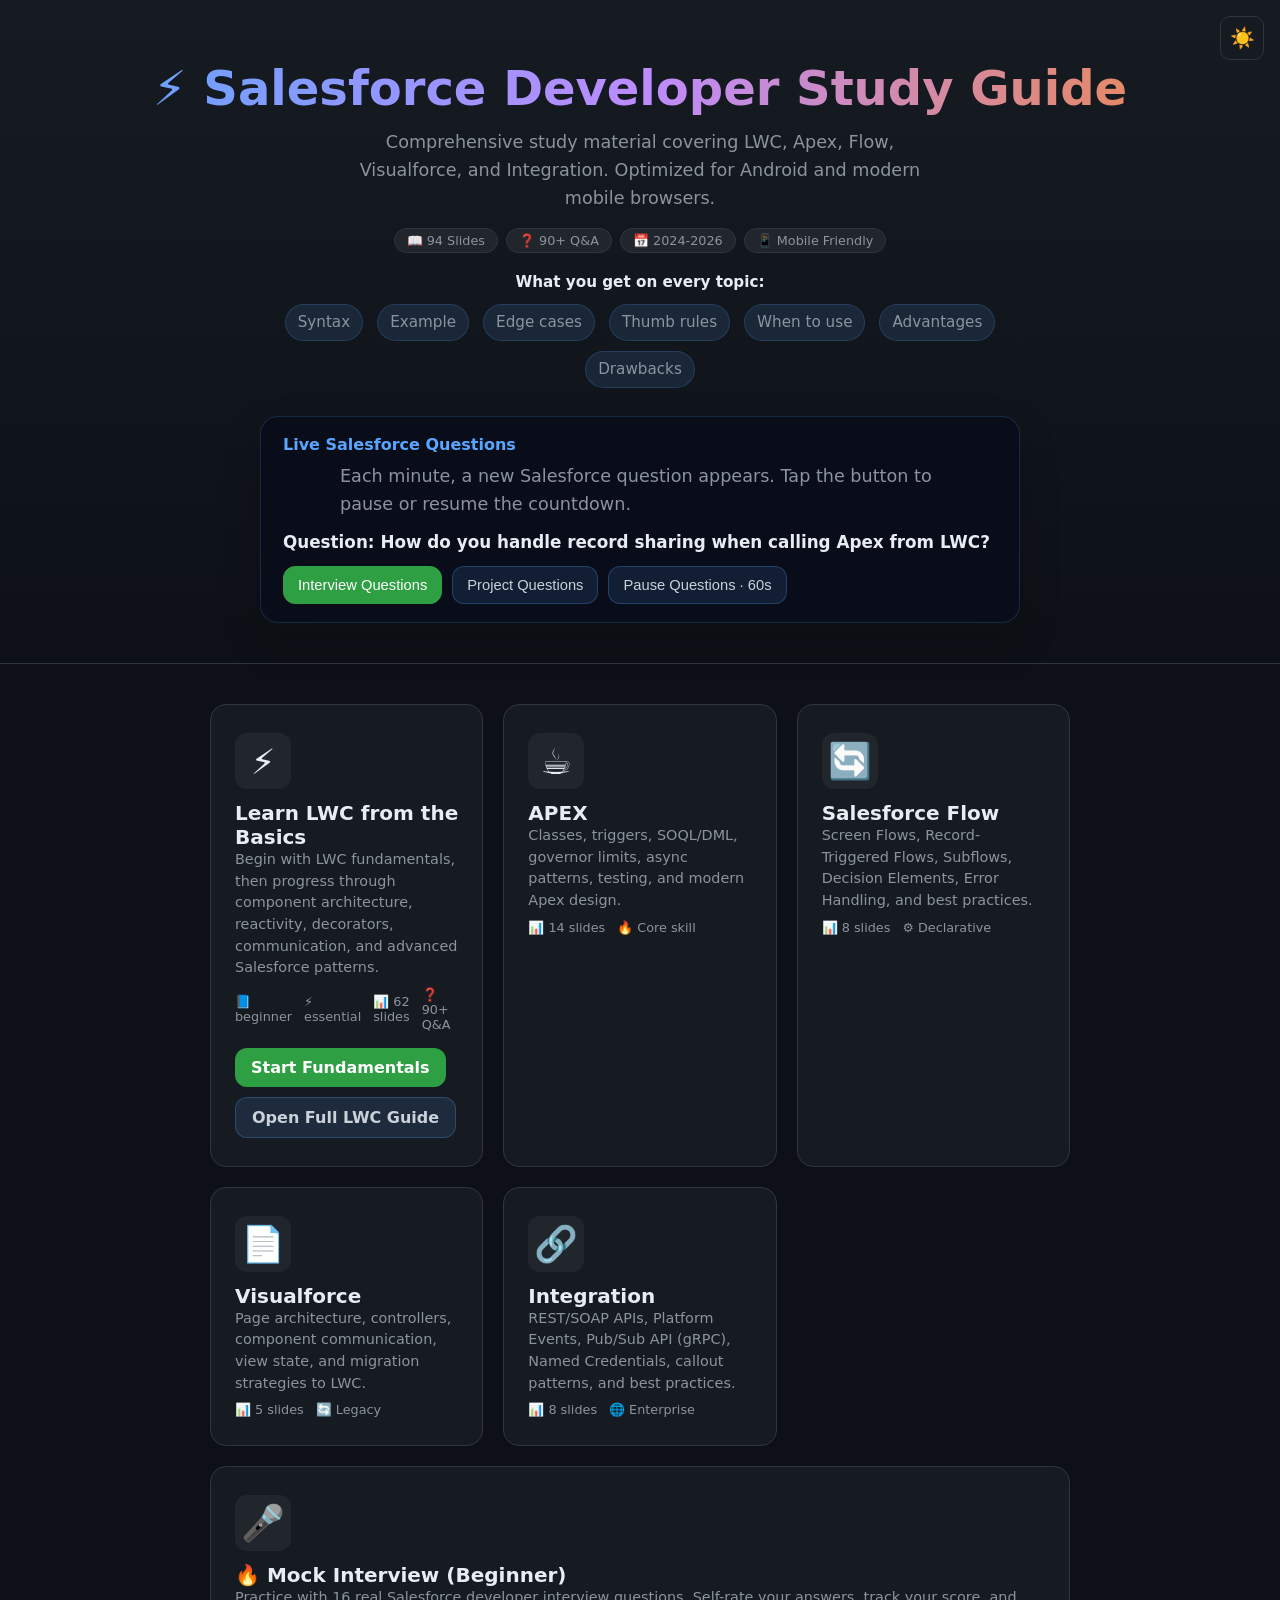
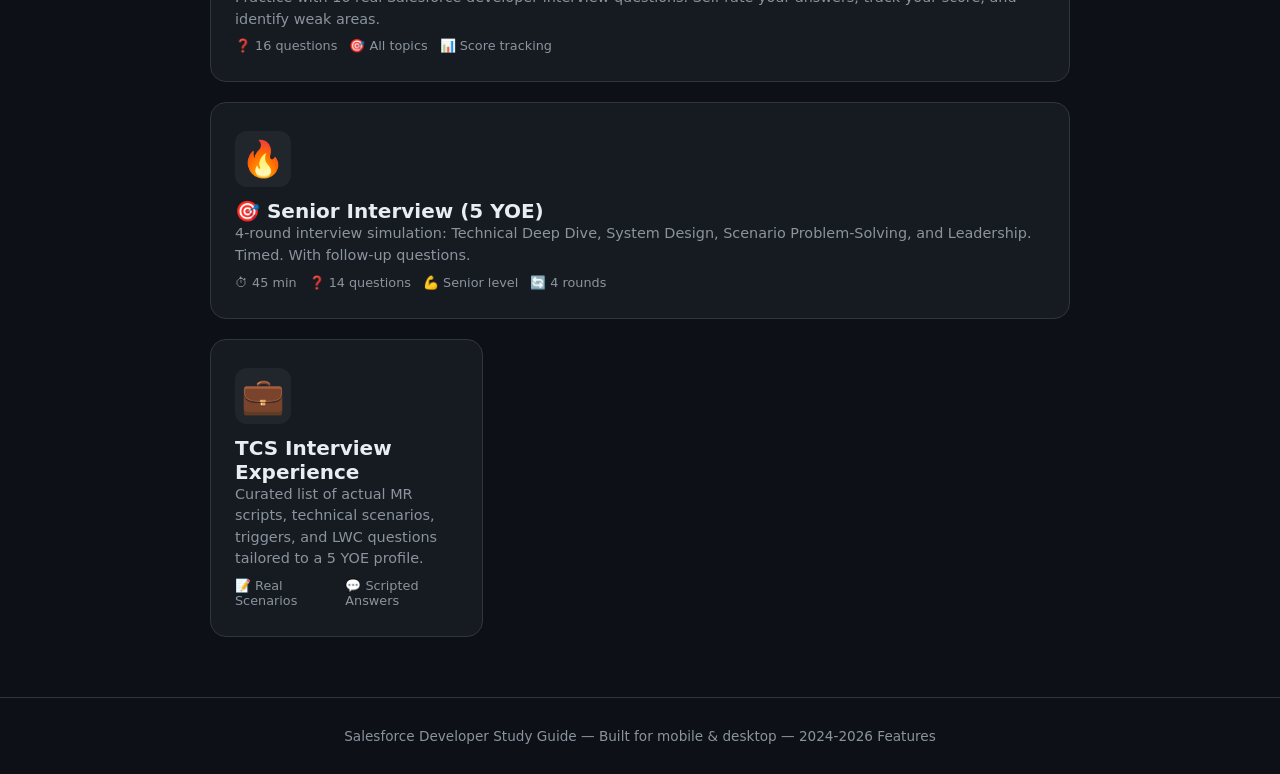
==== index.html @ 4d428768 "fix" ====
<!DOCTYPE html>
<html lang="en">
<head>
    <meta charset="UTF-8">
    <meta name="viewport" content="width=device-width, initial-scale=1.0, maximum-scale=5.0, user-scalable=yes">
    <title>Salesforce Developer Study Guide</title>
    <style>
        * { margin: 0; padding: 0; box-sizing: border-box; }
        
        :root {
            --bg: #0d1117;
            --bg-card: #161b22;
            --border: #30363d;
            --text: #e6edf3;
            --text-muted: #8b949e;
            --blue: #58a6ff;
            --green: #238636;
            --purple: #bc8cff;
            --orange: #f0883e;
            --red: #da3633;
        }

        body {
            font-family: 'Segoe UI', system-ui, -apple-system, sans-serif;
            background: var(--bg);
            color: var(--text);
            min-height: 100vh;
            padding: 0;
            -webkit-tap-highlight-color: transparent;
            overscroll-behavior-x: none;
        }

        /* Header */
        .header {
            text-align: center;
            padding: 60px 20px 40px;
            background: linear-gradient(180deg, #161b22 0%, #0d1117 100%);
            border-bottom: 1px solid var(--border);
        }
        .header h1 {
            font-size: clamp(1.8em, 5vw, 3em);
            background: linear-gradient(90deg, #58a6ff, #bc8cff, #f0883e);
            -webkit-background-clip: text;
            -webkit-text-fill-color: transparent;
            background-clip: text;
            margin-bottom: 12px;
            font-weight: 700;
        }
        .header p {
            color: var(--text-muted);
            font-size: clamp(0.9em, 2.5vw, 1.1em);
            max-width: 600px;
            margin: 0 auto;
            line-height: 1.6;
        }
        .header .badge-row {
            margin-top: 16px;
            display: flex;
            gap: 8px;
            justify-content: center;
            flex-wrap: wrap;
        }
        .header .badge-row span {
            background: #21262d;
            border: 1px solid var(--border);
            padding: 4px 12px;
            border-radius: 20px;
            font-size: 0.8em;
            color: var(--text-muted);
        }

        .question-banner {
            margin: 28px auto 0;
            max-width: 760px;
            border: 1px solid rgba(88,166,255,0.18);
            background: rgba(9,13,26,0.9);
            border-radius: 18px;
            padding: 18px 22px;
            text-align: left;
            color: #c9d1d9;
            box-shadow: 0 18px 40px rgba(0,0,0,0.18);
        }
        .question-banner h2 {
            font-size: 1rem;
            margin-bottom: 8px;
            color: #58a6ff;
        }
        .question-banner p {
            margin-bottom: 14px;
            color: #8b949e;
            line-height: 1.6;
        }
        .study-note {
            margin-top: 18px;
            display: flex;
            flex-wrap: wrap;
            gap: 10px 14px;
            color: #8b949e;
            font-size: 0.95em;
            line-height: 1.5;
            justify-content: center;
            max-width: 780px;
            margin-left: auto;
            margin-right: auto;
            text-align: center;
        }
        .study-note strong {
            color: #e6edf3;
            min-width: 100%;
            font-weight: 600;
        }
        .study-note span {
            background: rgba(88,166,255,0.12);
            border: 1px solid rgba(88,166,255,0.18);
            border-radius: 999px;
            padding: 6px 12px;
            display: inline-flex;
        }
        .question-text {
            font-size: 1.05em;
            font-weight: 600;
            color: #e6edf3;
            margin-bottom: 14px;
        }
        .question-controls {
            display: flex;
            flex-wrap: wrap;
            gap: 10px;
            align-items: center;
        }
        .question-controls button {
            background: rgba(88,166,255,0.12);
            border: 1px solid rgba(88,166,255,0.25);
            color: #c9d1d9;
            border-radius: 12px;
            padding: 10px 14px;
            font-size: 0.92em;
        }
        .answer-text {
            font-size: 0.95em;
            color: #8b949e;
            border-top: 1px solid rgba(88,166,255,0.12);
            padding-top: 12px;
            margin-top: 10px;
        }
        .question-controls button {
            cursor: pointer;
            transition: background 0.2s ease, transform 0.2s ease;
        }
        .question-controls button:hover {
            background: rgba(88,166,255,0.18);
            transform: translateY(-1px);
        }
        .question-controls button.active {
            background: #2ea043;
            border-color: #2ea043;
            color: #fff;
        }

        /* Topic Grid */
        .topics {
            max-width: 900px;
            margin: 0 auto;
            padding: 40px 20px 60px;
            display: grid;
            grid-template-columns: repeat(auto-fit, minmax(260px, 1fr));
            gap: 20px;
        }

        .topic-card {
            background: var(--bg-card);
            border: 1px solid var(--border);
            border-radius: 16px;
            padding: 28px 24px;
            text-decoration: none;
            color: var(--text);
            transition: all 0.3s ease;
            display: flex;
            flex-direction: column;
            gap: 12px;
            position: relative;
            overflow: hidden;
        }
        .topic-card .actions {
            display: flex;
            flex-wrap: wrap;
            gap: 10px;
            margin-top: 10px;
        }
        .topic-card .action-btn {
            display: inline-flex;
            align-items: center;
            justify-content: center;
            padding: 10px 16px;
            border-radius: 12px;
            text-decoration: none;
            font-weight: 600;
            transition: transform 0.2s ease, background 0.2s ease;
        }
        .topic-card .action-btn:hover {
            transform: translateY(-1px);
        }
        .topic-card .action-btn.primary {
            background: #2ea043;
            color: #fff;
        }
        .topic-card .action-btn.secondary {
            background: rgba(88,166,255,0.12);
            border: 1px solid rgba(88,166,255,0.25);
            color: #c9d1d9;
        }
        .topic-card .action-btn.secondary:hover {
            background: rgba(88,166,255,0.18);
        }
        .topic-card::before {
            content: '';
            position: absolute;
            top: 0; left: 0; right: 0;
            height: 3px;
            background: var(--card-accent);
            opacity: 0;
            transition: opacity 0.3s;
        }
        .topic-card:hover {
            border-color: var(--card-accent);
            transform: translateY(-4px);
            box-shadow: 0 12px 40px rgba(0,0,0,0.4);
        }
        .topic-card:hover::before { opacity: 1; }
        .topic-card:active { transform: scale(0.97); }

        .topic-card .icon {
            font-size: 2.2em;
            width: 56px; height: 56px;
            display: flex; align-items: center; justify-content: center;
            background: #21262d;
            border-radius: 12px;
        }
        .topic-card h2 {
            font-size: 1.25em;
            font-weight: 600;
            color: var(--text);
        }
        .topic-card p {
            font-size: 0.9em;
            color: var(--text-muted);
            line-height: 1.5;
        }
        .topic-card .meta {
            display: flex;
            gap: 12px;
            margin-top: auto;
            padding-top: 8px;
            font-size: 0.8em;
            color: var(--text-muted);
        }
        .topic-card .meta span {
            display: flex; align-items: center; gap: 4px;
        }

        /* Theme toggle */
        .theme-toggle {
            position: fixed;
            top: 16px; right: 16px;
            background: var(--bg-card);
            border: 1px solid var(--border);
            color: var(--text);
            width: 44px; height: 44px;
            border-radius: 10px;
            cursor: pointer;
            font-size: 20px;
            display: flex; align-items: center; justify-content: center;
            transition: all 0.2s;
            z-index: 100;
        }
        .theme-toggle:hover { border-color: var(--blue); }

        /* Light theme */
        body.light {
            --bg: #ffffff;
            --bg-card: #f6f8fa;
            --border: #d1d9e0;
            --text: #1f2328;
            --text-muted: #6e7781;
            --blue: #0550ae;
            --green: #1a7f37;
            --purple: #6639ba;
            --orange: #953800;
        }
        body.light .header { background: linear-gradient(180deg, #f6f8fa 0%, #ffffff 100%); }
        body.light .topic-card .icon { background: #eaeef2; }
        body.light .header .badge-row span { background: #eaeef2; border-color: #d1d9e0; }
        body.light .topic-card:hover { box-shadow: 0 12px 40px rgba(0,0,0,0.1); }

        /* Footer */
        .footer {
            text-align: center;
            padding: 30px 20px;
            color: var(--text-muted);
            font-size: 0.85em;
            border-top: 1px solid var(--border);
        }
        .footer a { color: var(--blue); text-decoration: none; }
        .footer a:hover { text-decoration: underline; }

        /* Mobile */
        @media (max-width: 600px) {
            .header { padding: 40px 16px 30px; }
            .topics { padding: 24px 16px 40px; gap: 14px; grid-template-columns: 1fr; }
            .topic-card { padding: 22px 20px; flex-direction: row; align-items: center; gap: 16px; }
            .topic-card .icon { font-size: 1.6em; width: 48px; height: 48px; min-width: 48px; border-radius: 10px; }
            .topic-card h2 { font-size: 1.1em; }
            .topic-card p { display: none; }
            .topic-card .meta { padding-top: 4px; }
        }
    </style>
</head>
<body>
    <button class="theme-toggle" id="themeBtn" onclick="toggleTheme()" aria-label="Toggle theme">&#x2600;&#xFE0F;</button>

    <header class="header">
        <h1>&#x26A1; Salesforce Developer Study Guide</h1>
        <p>Comprehensive study material covering LWC, Apex, Flow, Visualforce, and Integration. Optimized for Android and modern mobile browsers.</p>
        <div class="badge-row">
            <span>&#x1F4D6; 94 Slides</span>
            <span>&#x2753; 90+ Q&amp;A</span>
            <span>&#x1F4C5; 2024-2026</span>
            <span>&#x1F4F1; Mobile Friendly</span>
        </div>
        <div class="study-note">
            <strong>What you get on every topic:</strong>
            <span>Syntax</span>
            <span>Example</span>
            <span>Edge cases</span>
            <span>Thumb rules</span>
            <span>When to use</span>
            <span>Advantages</span>
            <span>Drawbacks</span>
        </div>
        <div class="question-banner" aria-live="polite">
            <h2>Live Salesforce Questions</h2>
            <p>Each minute, a new Salesforce question appears. Tap the button to pause or resume the countdown.</p>
            <div class="question-text" id="questionText">Loading your first question...</div>
            <div class="question-controls">
                <button id="modeInterview" type="button" class="active">Interview Questions</button>
                <button id="modeProject" type="button">Project Questions</button>
                <button id="toggleQuestions" type="button">Pause Questions · 60s</button>
            </div>
        </div>

    </header>

    <main class="topics">
        <div class="topic-card" style="--card-accent: #58a6ff;">
            <div class="icon">&#x26A1;</div>
            <div>
                <h2>Learn LWC from the Basics</h2>
                <p>Begin with LWC fundamentals, then progress through component architecture, reactivity, decorators, communication, and advanced Salesforce patterns.</p>
                <div class="meta">
                    <span>📘 beginner</span>
                    <span>⚡ essential</span>
                    <span>&#x1F4CA; 62 slides</span>
                    <span>&#x2753; 90+ Q&amp;A</span>
                </div>
                <div class="actions" style="margin-top:16px;">
                    <a href="lwc-web-fundamentals.html" class="action-btn primary">Start Fundamentals</a>
                    <a href="lwc.html" class="action-btn secondary">Open Full LWC Guide</a>
                </div>
            </div>
        </div>
        <a href="apex.html" class="topic-card" style="--card-accent: #f0883e;">
            <div class="icon">&#x2615;</div>
            <div>
                <h2>APEX</h2>
                <p>Classes, triggers, SOQL/DML, governor limits, async patterns, testing, and modern Apex design.</p>
                <div class="meta">
                    <span>&#x1F4CA; 14 slides</span>
                    <span>&#x1F525; Core skill</span>
                </div>
            </div>
        </a>

        <a href="flow.html" class="topic-card" style="--card-accent: #bc8cff;">
            <div class="icon">&#x1F504;</div>
            <div>
                <h2>Salesforce Flow</h2>
                <p>Screen Flows, Record-Triggered Flows, Subflows, Decision Elements, Error Handling, and best practices.</p>
                <div class="meta">
                    <span>&#x1F4CA; 8 slides</span>
                    <span>&#x2699;&#xFE0F; Declarative</span>
                </div>
            </div>
        </a>

        <a href="visualforce.html" class="topic-card" style="--card-accent: #7ee787;">
            <div class="icon">&#x1F4C4;</div>
            <div>
                <h2>Visualforce</h2>
                <p>Page architecture, controllers, component communication, view state, and migration strategies to LWC.</p>
                <div class="meta">
                    <span>&#x1F4CA; 5 slides</span>
                    <span>&#x1F504; Legacy</span>
                </div>
            </div>
        </a>

        <a href="integration.html" class="topic-card" style="--card-accent: #da3633;">
            <div class="icon">&#x1F517;</div>
            <div>
                <h2>Integration</h2>
                <p>REST/SOAP APIs, Platform Events, Pub/Sub API (gRPC), Named Credentials, callout patterns, and best practices.</p>
                <div class="meta">
                    <span>&#x1F4CA; 8 slides</span>
                    <span>&#x1F310; Enterprise</span>
                </div>
            </div>
        </a>

        <a href="mock-interview.html" class="topic-card" style="--card-accent: #f0883e; grid-column: 1 / -1;">
            <div class="icon">&#x1F3A4;</div>
            <div>
                <h2>&#x1F525; Mock Interview (Beginner)</h2>
                <p>Practice with 16 real Salesforce developer interview questions. Self-rate your answers, track your score, and identify weak areas.</p>
                <div class="meta">
                    <span>&#x2753; 16 questions</span>
                    <span>&#x1F3AF; All topics</span>
                    <span>&#x1F4CA; Score tracking</span>
                </div>
            </div>
        </a>

        <a href="senior-interview.html" class="topic-card" style="--card-accent: #da3633; grid-column: 1 / -1;">
            <div class="icon">&#x1F525;</div>
            <div>
                <h2>&#x1F3AF; Senior Interview (5 YOE)</h2>
                <p>4-round interview simulation: Technical Deep Dive, System Design, Scenario Problem-Solving, and Leadership. Timed. With follow-up questions.</p>
                <div class="meta">
                    <span>&#x23F1; 45 min</span>
                    <span>&#x2753; 14 questions</span>
                    <span>&#x1F4AA; Senior level</span>
                    <span>&#x1F504; 4 rounds</span>
                </div>
            </div>
        </a>

        <a href="interview-experience.html" class="topic-card" style="--card-accent: #39c5cf;">
            <div class="icon">&#x1F4BC;</div>
            <div>
                <h2>TCS Interview Experience</h2>
                <p>Curated list of actual MR scripts, technical scenarios, triggers, and LWC questions tailored to a 5 YOE profile.</p>
                <div class="meta">
                    <span>&#x1F4DD; Real Scenarios</span>
                    <span>&#x1F4AC; Scripted Answers</span>
                </div>
            </div>
        </a>
                          
    </main>

    <footer class="footer">
        <p>Salesforce Developer Study Guide &mdash; Built for mobile &amp; desktop &mdash; 2024-2026 Features</p>
    </footer>

    <script>
        const interviewQuestions = [
            'What is the difference between Lightning Web Components and Aura components?',
            'How does the @api decorator work in LWC?',
            'When would you use @wire versus imperative Apex calls?',
            'What is the Shadow DOM and why does LWC use it?',
            'How do you pass data from a parent component to a child component?',
            'What is a custom event in LWC and how do you fire one?',
            'How do you handle styling in LWC and why is it scoped?',
            'What is Lightning Data Service and when should you use it?',
            'How does the connectedCallback lifecycle hook work?',
            'What is refreshApex used for in LWC?',
            'How do you build a reusable card component in LWC?',
            'When should you use lightning-record-form instead of lightning-record-edit-form?',
            'How do you debug JavaScript errors in an LWC component?',
            'What are the common performance issues in LWC and how can you avoid them?',
            'How do you conditionally render content in an LWC template?',
            'What is the purpose of the js-meta.xml file in LWC?',
            'How can you use slots in Lightning Web Components?',
            'What is the difference between @track and plain properties in LWC?',
            'How do you use getRecord to retrieve Salesforce data?',
            'What is Lightning Message Service and when should you use it?',
            'How do you implement pagination in an LWC list component?',
            'What are best practices for naming LWC files and components?',
            'How do you apply responsive design in LWC?',
            'What is the role of Apex test coverage in Salesforce deployments?',
            'How can you prevent cross-site scripting in an LWC app?',
            'How do you handle user input validation in LWC?',
            'What is the difference between @track and getters in LWC?',
            'How do you use a third-party JavaScript library in LWC?',
            'How does navigation work in Lightning Experience?',
            'What is the purpose of lightning-input-field in forms?',
            'How do getters improve rendering performance in LWC?',
            'What is a public property and how is it used in LWC?',
            'How do you use @api to expose methods to parent components?',
            'What is the role of connectedCallback vs renderedCallback?',
            'How do you use template literals inside LWC templates?',
            'When should you use lightning-record-view-form?',
            'What is the difference between wire and imperative Apex in handling errors?',
            'How can you share CSS across multiple components?',
            'How do you use lightning-combobox for user selections?',
            'What is a reactive property in LWC?',
            'How do you memoize values using getters in LWC?',
            'How do you implement search filtering in an LWC list?',
            'What is the correct way to call a child method from a parent?',
            'How do you use the RecordEditForm with custom validation?',
            'What is the purpose of the `@salesforce/apex` import in LWC?',
            'How do you handle record sharing when calling Apex from LWC?',
            'What is an event detail and how is it used?',
            'How do you use the `lightning-card` component effectively?',
            'What is the difference between `lightning-input` and `lightning-input-field`?',
            'How do you test LWC with Jest mocks for Apex?',
            'How can you create dynamic CSS classes in LWC templates?',
            'How do you use `querySelector` inside an LWC component?' 
        ];

        const projectQuestions = [
            'You have a story to add a dashboard widget. What questions do you ask before starting?',
            'A component is slow to render on record pages. What would you check first?',
            'A form submission fails only for certain users. What could be the cause?',
            'You need to display related records with filters. What is the best LWC pattern?',
            'A page needs to be responsive on mobile and desktop. Which CSS strategy would you use?',
            'A new field was added but not appearing in the component. Where do you check?',
            'A component should show spinner while loading data. How would you implement that?',
            'A lookup field selection is not updating the record. What event should you inspect?',
            'A component is deployed but not visible in App Builder. What metadata setting might be wrong?',
            'A user reports stale data after saving a record. What refresh strategy would you use?',
            'A project requires CSV export from a list of records. What LWC pattern supports this?',
            'A shared component must work in multiple pages. How do you design it for reuse?',
            'A quick action should open an LWC form. What target should be set in js-meta.xml?',
            'A field value needs to change based on another field. How do you handle this in LWC?',
            'A component needs to call Apex and handle errors gracefully. What approach is best?',
            'A list should support inline edit and save. What Salesforce UI component helps here?',
            'A page needs to use the lightning-navigation service. What information is required?',
            'A story asks for dark mode support. How do you handle it in a component style sheet?',
            'A component should remember its state after refresh. What client-side storage can you use?',
            'A form uses lightning-record-edit-form but custom validation is needed. How do you add it?',
            'A component must work with Lightning Message Service. When is LMS a good choice?',
            'A record page has a broken layout on small screens. What CSS settings help fix it?',
            'A project asks to load related data in one request. What Apex or wire strategy do you choose?',
            'A component is not accessible for keyboard users. What should you check?',
            'A story requires event-based communication between siblings. What is the recommended pattern?',
            'A page should show loading placeholders while data loads. What UX improvement can you apply?',
            'A component should support multi-step input. How would you structure the template and JS?',
            'A developer wants to add tests. What should you verify in Jest for LWC?',
            'A story requires a chart with Salesforce data. What approach works best in LWC?',
            'A component must handle record edit and creation in the same page. What design would you use?',
            'A request asks for permission-based UI sections. How do you determine visibility?',
            'A screen requires inline help text for fields. Where should it be placed in the template?',
            'A story involves picking a record from a modal. What LWC pattern supports this?',
            'A page should show a summary card and details view. How do you structure the components?',
            'A project must support multiple tabs inside LWC. How do you handle state between tabs?',
            'A component needs to use a third-party chart library. How do you add it to LWC?',
            'A story requires record-level security enforcement. Where is this handled in Salesforce?',
            'A user asks for CSV download of filtered data. How would you implement that in LWC?',
            'A component should be reusable across multiple record pages. What metadata targets are needed?',
            'A story requires a lookup search component. How do you avoid expensive SOQL calls?',
            'A new integration requires OAuth authentication. How do you store credentials securely?',
            'A project wants to show data freshness timestamp. How would you calculate and display it?',
            'A page should update when related records change. What event or refresh strategy do you use?',
            'A component needs to handle file upload. What Lightning component simplifies that?',
            'A story asks for a responsive grid of cards. How do you achieve that in LWC CSS?',
            'A user must be prevented from double-submitting a form. What pattern do you use?',
            'A project requires dynamic picklist values. How do you load them in LWC?',
            'A component needs to render raw HTML safely. What restrictions should you enforce?',
            'A form should reset after saving. What method do you call on lightning-record-form?',
            'A component should show inline validation messages. How do you implement those?',
            'A record page should use conditional sections. How do you manage this in the template?',
            'A component requires batch updates. How do you optimize data submission to Apex?',
            'A story asks for improved accessibility. What aria attributes should you verify?'
        ];

        let questionQueue = [];
        let currentQuestionIndex = 0;
        let currentMode = 'interview';
        let countdownSeconds = 60;
        let questionTimer = null;
        let countdownTimer = null;
        let paused = false;

        function shuffle(array) {
            const result = array.slice();
            for (let i = result.length - 1; i > 0; i--) {
                const j = Math.floor(Math.random() * (i + 1));
                [result[i], result[j]] = [result[j], result[i]];
            }
            return result;
        }

        function resetQuestionQueue(mode) {
            const source = mode === 'project' ? projectQuestions : interviewQuestions;
            questionQueue = shuffle(source);
            currentQuestionIndex = 0;
        }

        function getCurrentQuestion() {
            if (!questionQueue.length) {
                resetQuestionQueue(currentMode);
            }
            return questionQueue[currentQuestionIndex];
        }

        function showQuestion(index) {
            if (!questionQueue.length) {
                resetQuestionQueue(currentMode);
            }
            const questionText = document.getElementById('questionText');
            const answerText = document.getElementById('answerText');
            questionText.textContent = 'Question: ' + questionQueue[index % questionQueue.length];
            answerText.textContent = 'Answer: think through the approach, then explain the implementation path.';
        }

        function updatePauseButton() {
            const button = document.getElementById('toggleQuestions');
            button.textContent = paused ? 'Resume Questions · Paused' : `Pause Questions · ${countdownSeconds}s`;
        }

        function advanceQuestion() {
            if (paused) return;
            currentQuestionIndex += 1;
            if (currentQuestionIndex >= questionQueue.length) {
                resetQuestionQueue(currentMode);
            }
            showQuestion(currentQuestionIndex);
            countdownSeconds = 60;
            updateCountdown();
        }

        function startQuestionRotation() {
            if (questionTimer) return;
            questionTimer = setInterval(advanceQuestion, 60000);
        }

        function startCountdown() {
            const button = document.getElementById('toggleQuestions');
            countdownTimer = setInterval(() => {
                if (!paused) {
                    countdownSeconds -= 1;
                    if (countdownSeconds <= 0) {
                        countdownSeconds = 60;
                    }
                    button.textContent = `Pause Questions · ${countdownSeconds}s`;
                }
            }, 1000);
        }

        function updateCountdown() {
            updatePauseButton();
        }

        function toggleQuestions() {
            paused = !paused;
            const button = document.getElementById('toggleQuestions');
            button.classList.toggle('active', paused);
            updatePauseButton();
        }

        function setMode(mode) {
            if (mode === currentMode) return;
            currentMode = mode;
            resetQuestionQueue(mode);
            countdownSeconds = 60;
            showQuestion(currentQuestionIndex);
            updateCountdown();
            document.getElementById('modeInterview').classList.toggle('active', mode === 'interview');
            document.getElementById('modeProject').classList.toggle('active', mode === 'project');
        }

        function initializeQuestionBanner() {
            resetQuestionQueue(currentMode);
            showQuestion(currentQuestionIndex);
            updateCountdown();
            startQuestionRotation();
            startCountdown();
            document.getElementById('toggleQuestions').addEventListener('click', toggleQuestions);
            document.getElementById('modeInterview').addEventListener('click', () => setMode('interview'));
            document.getElementById('modeProject').addEventListener('click', () => setMode('project'));
        }

        function toggleTheme() {
            const isLight = document.body.classList.toggle('light');
            document.getElementById('themeBtn').innerHTML = isLight ? '&#x1F319;' : '&#x2600;&#xFE0F;';
            localStorage.setItem('study-theme', isLight ? 'light' : 'dark');
        }
        // Restore theme
        if (localStorage.getItem('study-theme') === 'light') {
            document.body.classList.add('light');
            document.getElementById('themeBtn').innerHTML = '&#x1F319;';
        }

        initializeQuestionBanner();
    </script>
</body>
</html>
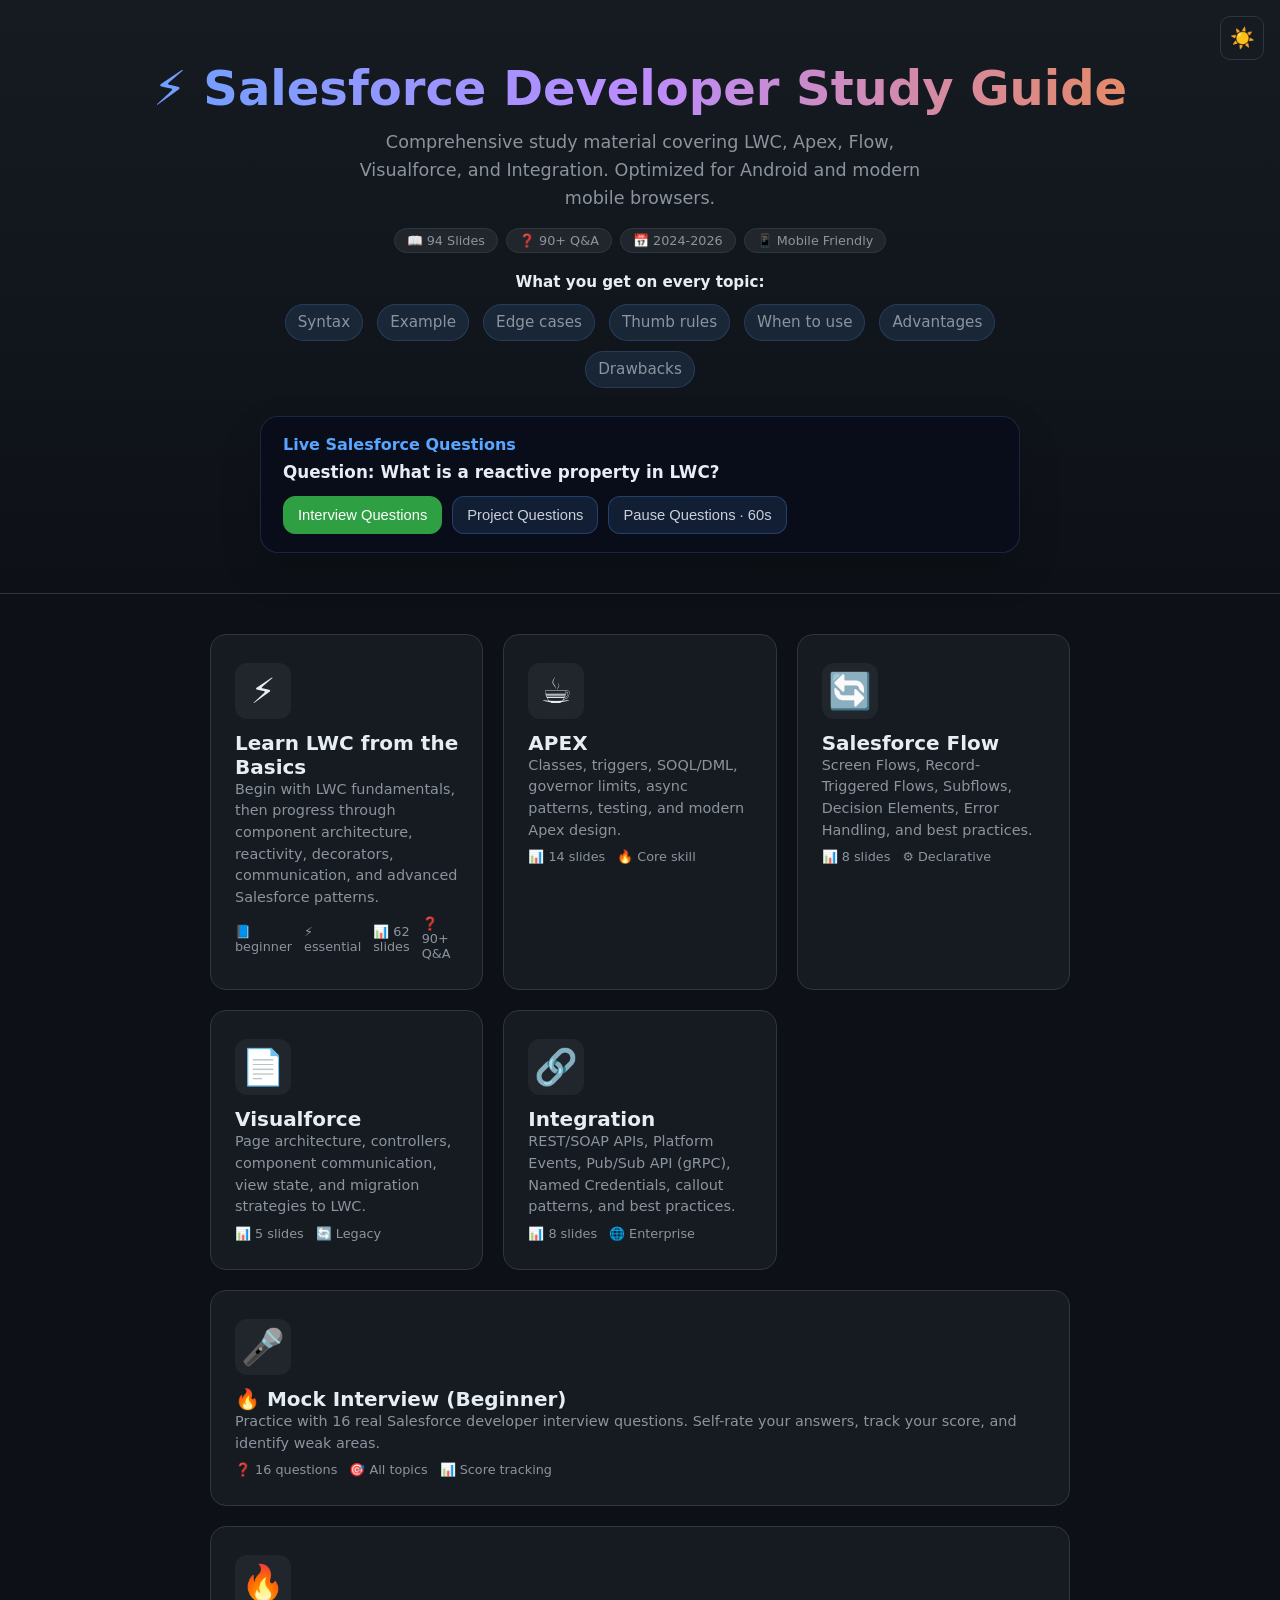
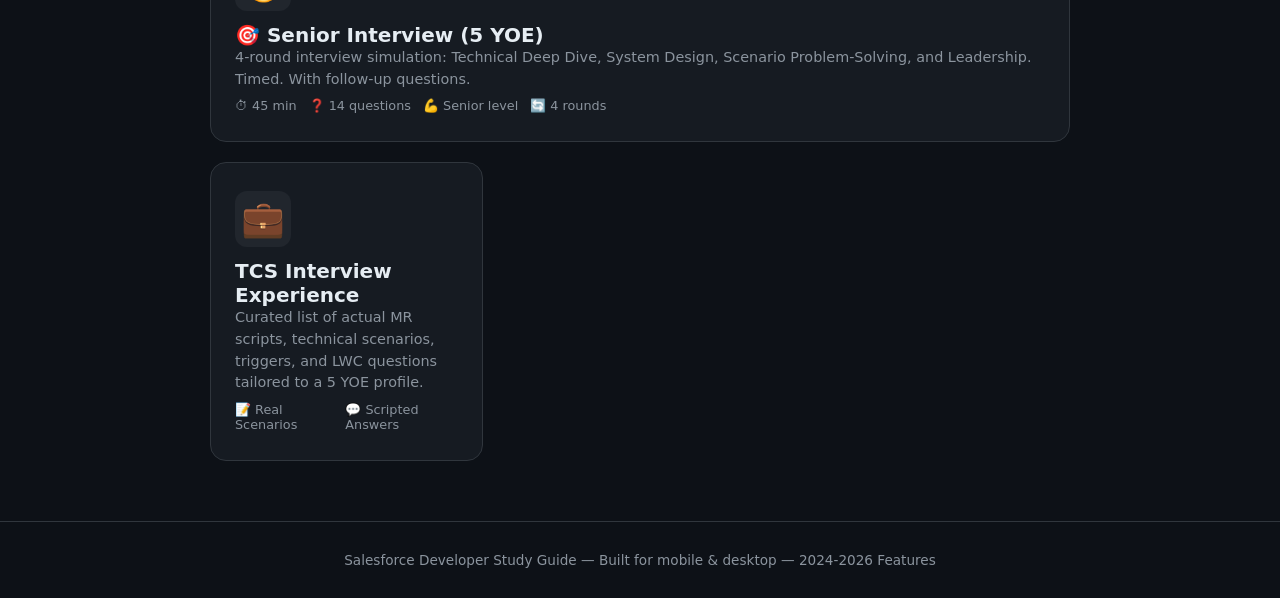
==== commit 8040932b: "fix" ====
--- a/index.html
+++ b/index.html
@@ -339,7 +339,6 @@
         </div>
         <div class="question-banner" aria-live="polite">
             <h2>Live Salesforce Questions</h2>
-            <p>Each minute, a new Salesforce question appears. Tap the button to pause or resume the countdown.</p>
             <div class="question-text" id="questionText">Loading your first question...</div>
             <div class="question-controls">
                 <button id="modeInterview" type="button" class="active">Interview Questions</button>
@@ -351,7 +350,7 @@
     </header>
 
     <main class="topics">
-        <div class="topic-card" style="--card-accent: #58a6ff;">
+        <a href="lwc.html#foundations" class="topic-card" style="--card-accent: #58a6ff;">
             <div class="icon">&#x26A1;</div>
             <div>
                 <h2>Learn LWC from the Basics</h2>
@@ -362,12 +361,8 @@
                     <span>&#x1F4CA; 62 slides</span>
                     <span>&#x2753; 90+ Q&amp;A</span>
                 </div>
-                <div class="actions" style="margin-top:16px;">
-                    <a href="lwc-web-fundamentals.html" class="action-btn primary">Start Fundamentals</a>
-                    <a href="lwc.html" class="action-btn secondary">Open Full LWC Guide</a>
-                </div>
-            </div>
-        </div>
+            </div>
+        </a>
         <a href="apex.html" class="topic-card" style="--card-accent: #f0883e;">
             <div class="icon">&#x2615;</div>
             <div>
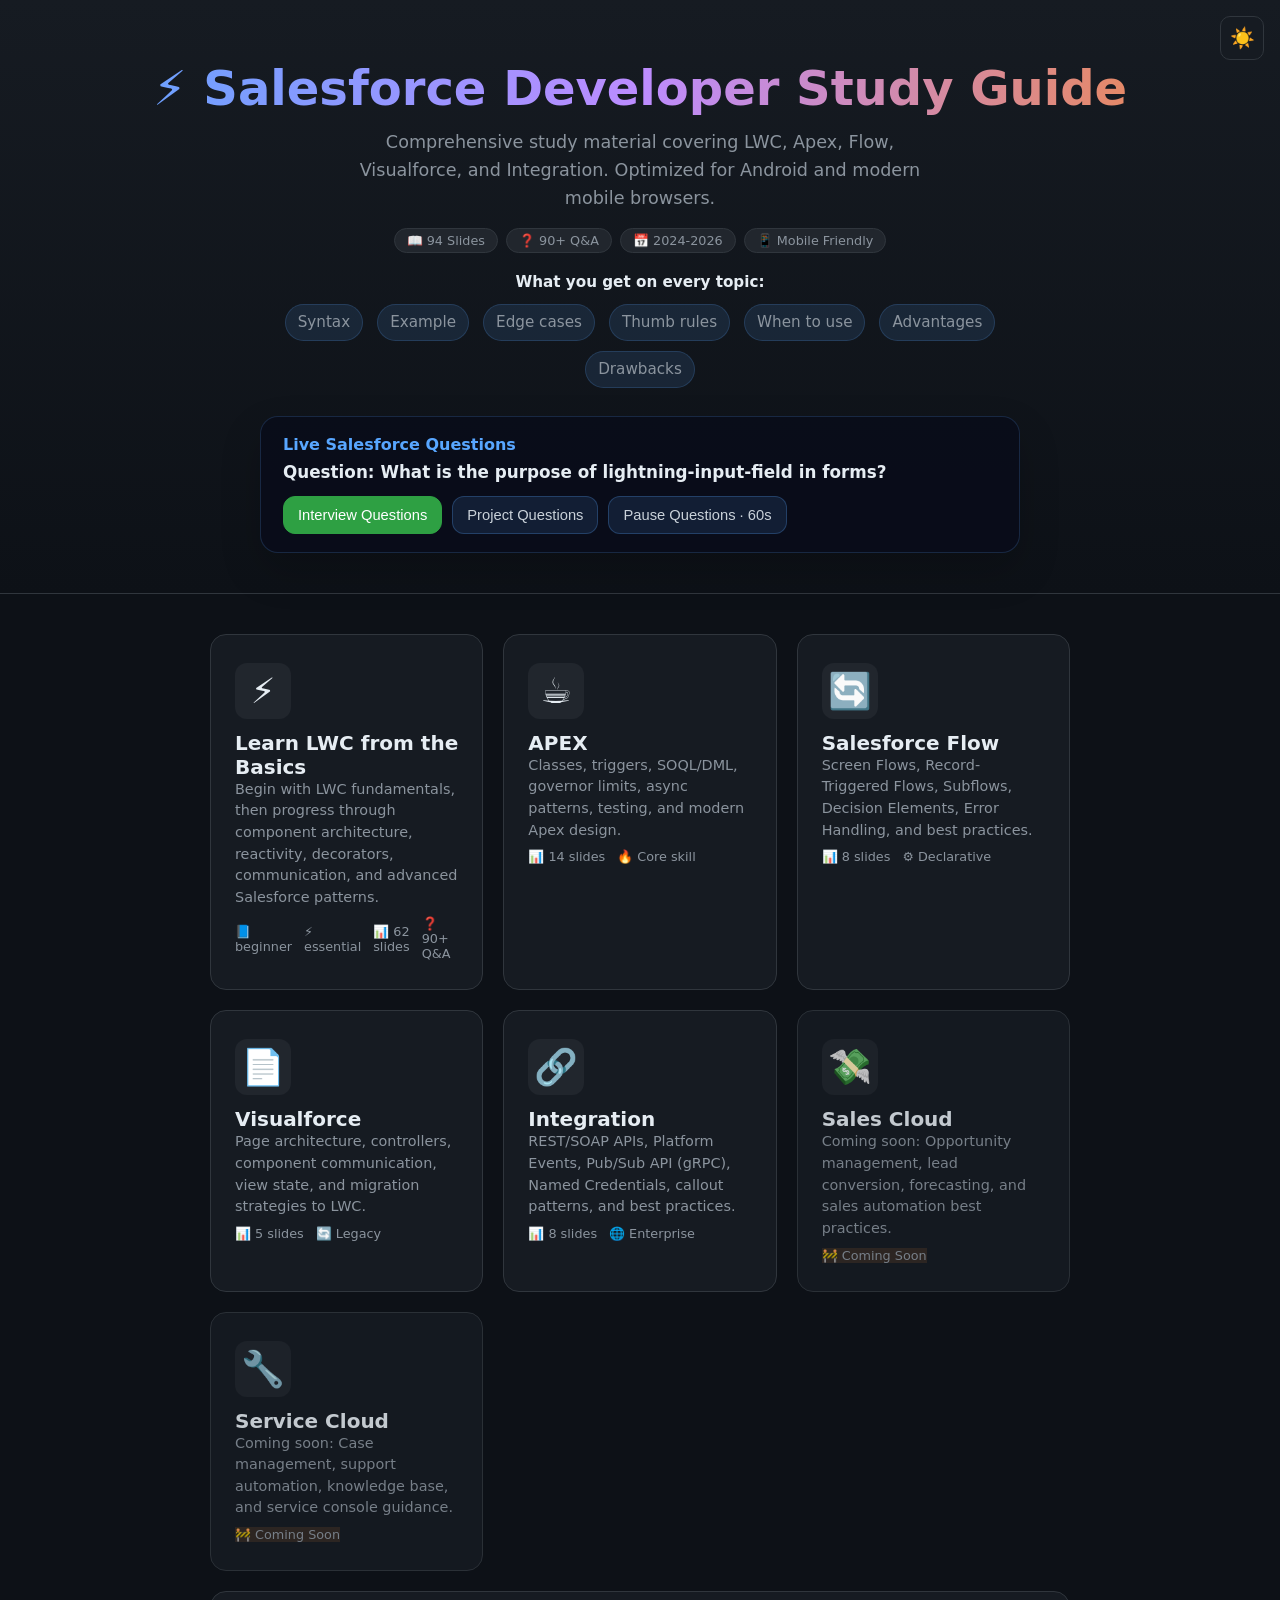
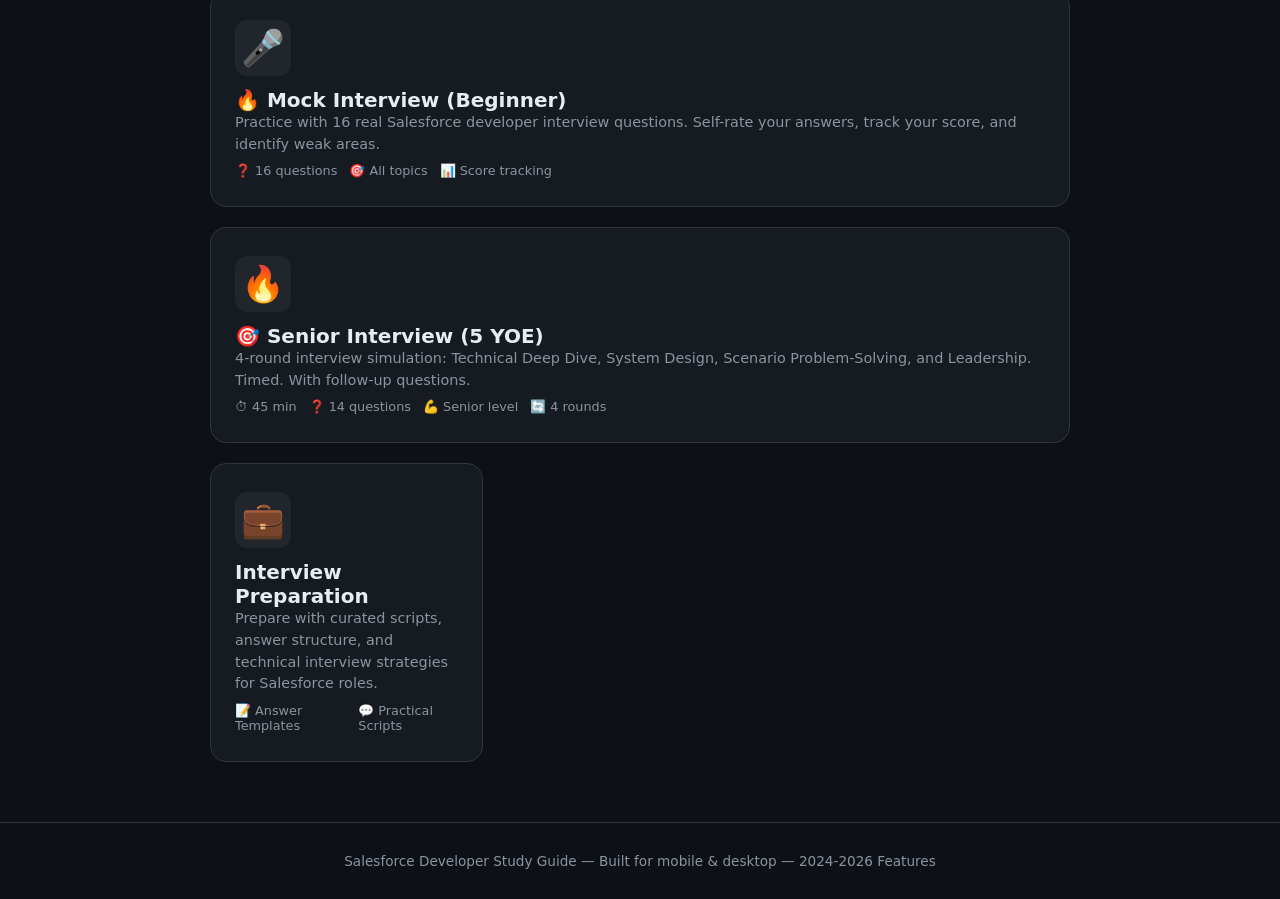
==== commit 05f38c95: "add the aditonal card view" ====
--- a/index.html
+++ b/index.html
@@ -211,6 +211,13 @@
         }
         .topic-card .action-btn.secondary:hover {
             background: rgba(88,166,255,0.18);
+        }
+        .topic-card.coming-soon {
+            opacity: 0.84;
+            cursor: default;
+        }
+        .topic-card.coming-soon .meta span {
+            background: rgba(248, 136, 62, 0.12);
         }
         .topic-card::before {
             content: '';
@@ -411,6 +418,28 @@
             </div>
         </a>
 
+        <div class="topic-card coming-soon" style="--card-accent: #22c55e;">
+            <div class="icon">&#x1F4B8;</div>
+            <div>
+                <h2>Sales Cloud</h2>
+                <p>Coming soon: Opportunity management, lead conversion, forecasting, and sales automation best practices.</p>
+                <div class="meta">
+                    <span>&#x1F6A7; Coming Soon</span>
+                </div>
+            </div>
+        </div>
+
+        <div class="topic-card coming-soon" style="--card-accent: #38bdf8;">
+            <div class="icon">&#x1F527;</div>
+            <div>
+                <h2>Service Cloud</h2>
+                <p>Coming soon: Case management, support automation, knowledge base, and service console guidance.</p>
+                <div class="meta">
+                    <span>&#x1F6A7; Coming Soon</span>
+                </div>
+            </div>
+        </div>
+
         <a href="mock-interview.html" class="topic-card" style="--card-accent: #f0883e; grid-column: 1 / -1;">
             <div class="icon">&#x1F3A4;</div>
             <div>
@@ -441,11 +470,11 @@
         <a href="interview-experience.html" class="topic-card" style="--card-accent: #39c5cf;">
             <div class="icon">&#x1F4BC;</div>
             <div>
-                <h2>TCS Interview Experience</h2>
-                <p>Curated list of actual MR scripts, technical scenarios, triggers, and LWC questions tailored to a 5 YOE profile.</p>
-                <div class="meta">
-                    <span>&#x1F4DD; Real Scenarios</span>
-                    <span>&#x1F4AC; Scripted Answers</span>
+                <h2>Interview Preparation</h2>
+                <p>Prepare with curated scripts, answer structure, and technical interview strategies for Salesforce roles.</p>
+                <div class="meta">
+                    <span>&#x1F4DD; Answer Templates</span>
+                    <span>&#x1F4AC; Practical Scripts</span>
                 </div>
             </div>
         </a>
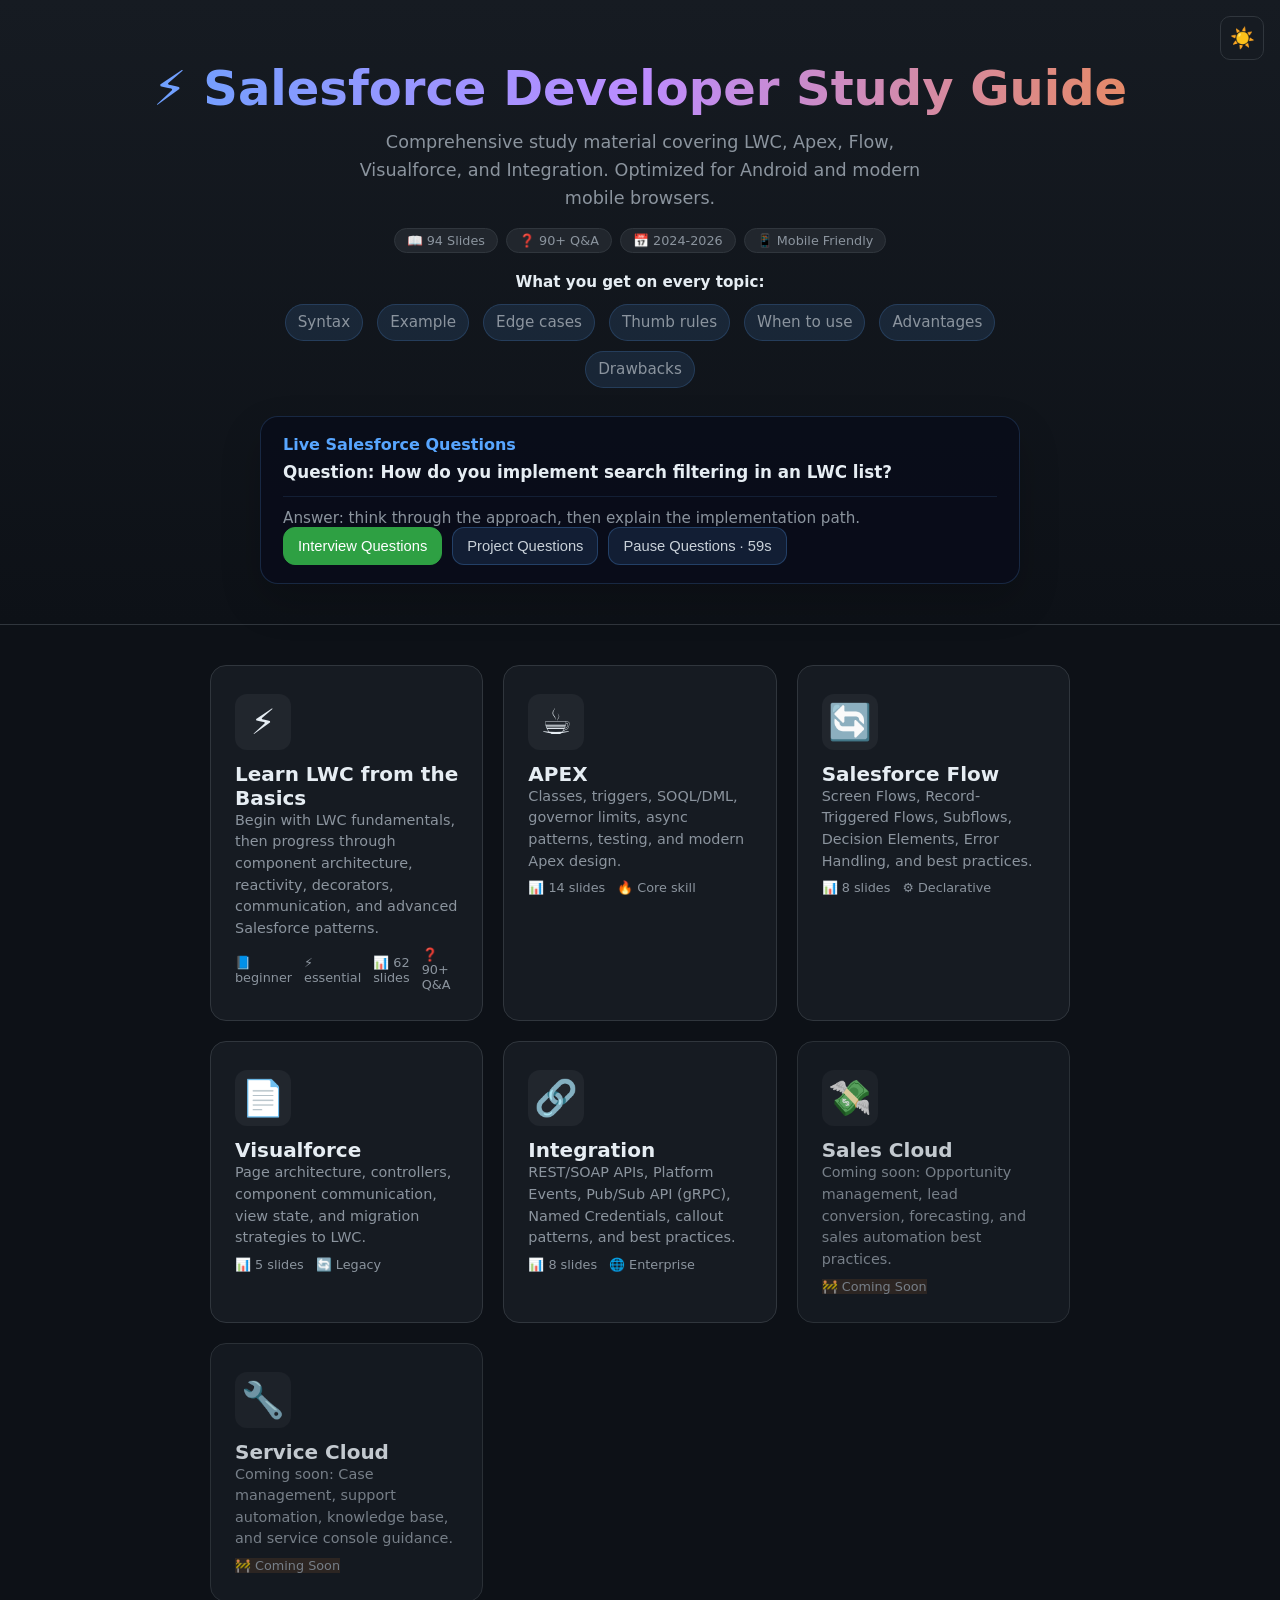
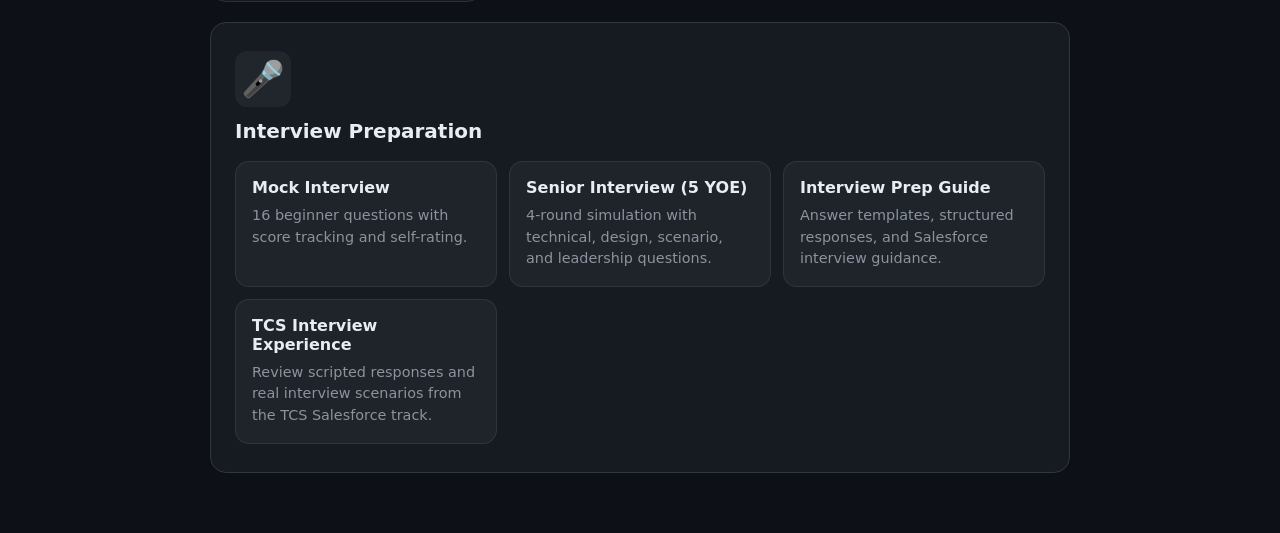
==== commit 1545c135: "fix" ====
--- a/index.html
+++ b/index.html
@@ -263,6 +263,36 @@
         }
         .topic-card .meta span {
             display: flex; align-items: center; gap: 4px;
+        }
+        .topic-card.interview-group .interview-subcards {
+            display: grid;
+            grid-template-columns: repeat(auto-fit, minmax(220px, 1fr));
+            gap: 12px;
+            margin-top: 18px;
+        }
+        .sub-topic-card {
+            display: block;
+            padding: 16px;
+            border: 1px solid rgba(255,255,255,0.08);
+            border-radius: 14px;
+            background: rgba(255,255,255,0.04);
+            text-decoration: none;
+            color: inherit;
+            transition: background 0.2s ease, transform 0.2s ease;
+        }
+        .sub-topic-card:hover {
+            background: rgba(255,255,255,0.08);
+            transform: translateY(-2px);
+        }
+        .sub-topic-card h3 {
+            margin-bottom: 8px;
+            font-size: 1em;
+        }
+        .sub-topic-card p {
+            margin: 0;
+            color: var(--text-muted);
+            font-size: 0.9em;
+            line-height: 1.5;
         }
 
         /* Theme toggle */
@@ -347,6 +377,7 @@
         <div class="question-banner" aria-live="polite">
             <h2>Live Salesforce Questions</h2>
             <div class="question-text" id="questionText">Loading your first question...</div>
+            <div class="answer-text" id="answerText">Answer: think through the approach, then explain the implementation path.</div>
             <div class="question-controls">
                 <button id="modeInterview" type="button" class="active">Interview Questions</button>
                 <button id="modeProject" type="button">Project Questions</button>
@@ -440,64 +471,33 @@
             </div>
         </div>
 
-        <a href="mock-interview.html" class="topic-card" style="--card-accent: #f0883e; grid-column: 1 / -1;">
+        <div class="topic-card interview-group" style="--card-accent: #f0883e; grid-column: 1 / -1;">
             <div class="icon">&#x1F3A4;</div>
             <div>
-                <h2>&#x1F525; Mock Interview (Beginner)</h2>
-                <p>Practice with 16 real Salesforce developer interview questions. Self-rate your answers, track your score, and identify weak areas.</p>
-                <div class="meta">
-                    <span>&#x2753; 16 questions</span>
-                    <span>&#x1F3AF; All topics</span>
-                    <span>&#x1F4CA; Score tracking</span>
+                <h2>Interview Preparation</h2>
+                <div class="interview-subcards">
+                    <a href="mock-interview.html" class="sub-topic-card">
+                        <h3>Mock Interview</h3>
+                        <p>16 beginner questions with score tracking and self-rating.</p>
+                    </a>
+                    <a href="senior-interview.html" class="sub-topic-card">
+                        <h3>Senior Interview (5 YOE)</h3>
+                        <p>4-round simulation with technical, design, scenario, and leadership questions.</p>
+                    </a>
+                    <a href="interview-experience.html" class="sub-topic-card">
+                        <h3>Interview Prep Guide</h3>
+                        <p>Answer templates, structured responses, and Salesforce interview guidance.</p>
+                    </a>
+                    <a href="interview-experience.html" class="sub-topic-card">
+                        <h3>TCS Interview Experience</h3>
+                        <p>Review scripted responses and real interview scenarios from the TCS Salesforce track.</p>
+                    </a>
                 </div>
             </div>
-        </a>
-
-        <a href="senior-interview.html" class="topic-card" style="--card-accent: #da3633; grid-column: 1 / -1;">
-            <div class="icon">&#x1F525;</div>
-            <div>
-                <h2>&#x1F3AF; Senior Interview (5 YOE)</h2>
-                <p>4-round interview simulation: Technical Deep Dive, System Design, Scenario Problem-Solving, and Leadership. Timed. With follow-up questions.</p>
-                <div class="meta">
-                    <span>&#x23F1; 45 min</span>
-                    <span>&#x2753; 14 questions</span>
-                    <span>&#x1F4AA; Senior level</span>
-                    <span>&#x1F504; 4 rounds</span>
-                </div>
-            </div>
-        </a>
-
-        <a href="interview-experience.html" class="topic-card" style="--card-accent: #39c5cf;">
-            <div class="icon">&#x1F4BC;</div>
-            <div>
-                <h2>Interview Preparation</h2>
-                <p>Prepare with curated scripts, answer structure, and technical interview strategies for Salesforce roles.</p>
-                <div class="meta">
-                    <span>&#x1F4DD; Answer Templates</span>
-                    <span>&#x1F4AC; Practical Scripts</span>
-                </div>
-            </div>
-        </a>
-                          
+        </div>
     </main>
-
-    <footer class="footer">
-        <p>Salesforce Developer Study Guide &mdash; Built for mobile &amp; desktop &mdash; 2024-2026 Features</p>
-    </footer>
-
     <script>
         const interviewQuestions = [
-            'What is the difference between Lightning Web Components and Aura components?',
-            'How does the @api decorator work in LWC?',
-            'When would you use @wire versus imperative Apex calls?',
-            'What is the Shadow DOM and why does LWC use it?',
-            'How do you pass data from a parent component to a child component?',
-            'What is a custom event in LWC and how do you fire one?',
-            'How do you handle styling in LWC and why is it scoped?',
-            'What is Lightning Data Service and when should you use it?',
-            'How does the connectedCallback lifecycle hook work?',
-            'What is refreshApex used for in LWC?',
-            'How do you build a reusable card component in LWC?',
             'When should you use lightning-record-form instead of lightning-record-edit-form?',
             'How do you debug JavaScript errors in an LWC component?',
             'What are the common performance issues in LWC and how can you avoid them?',
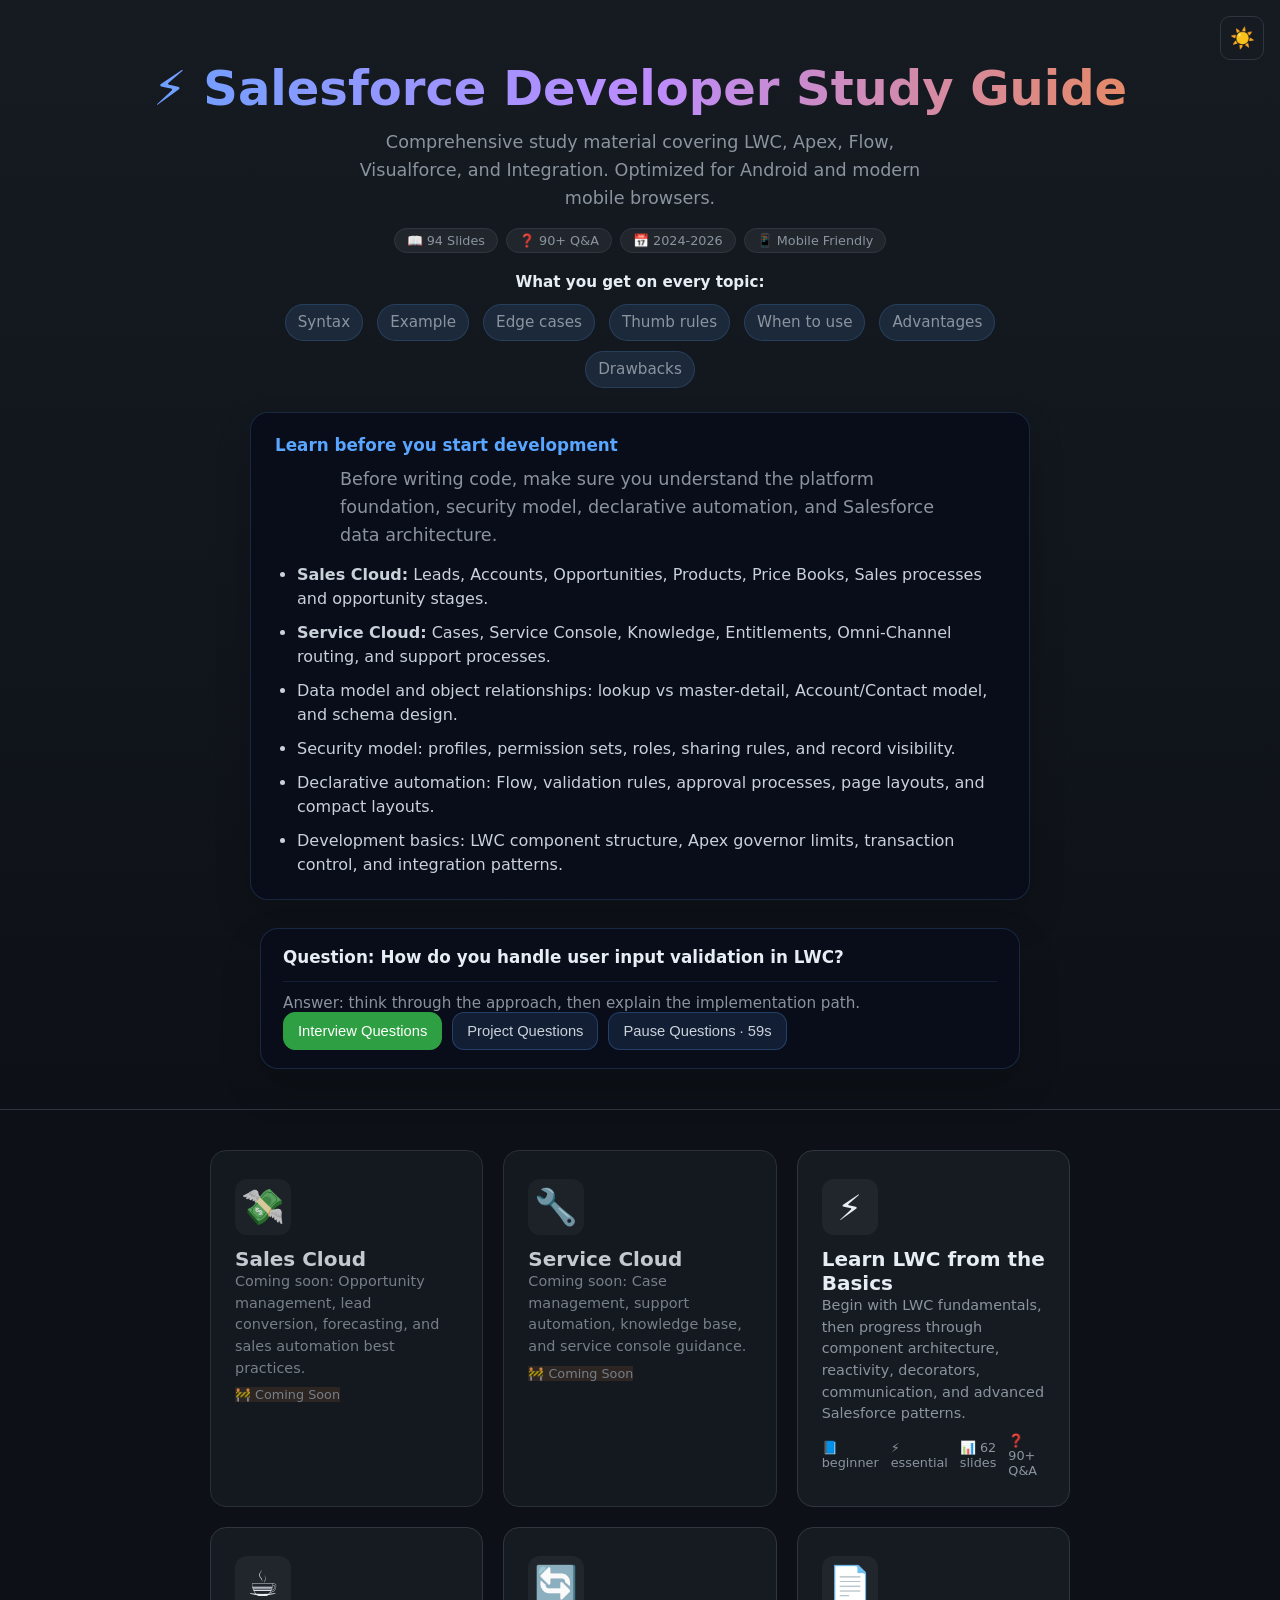
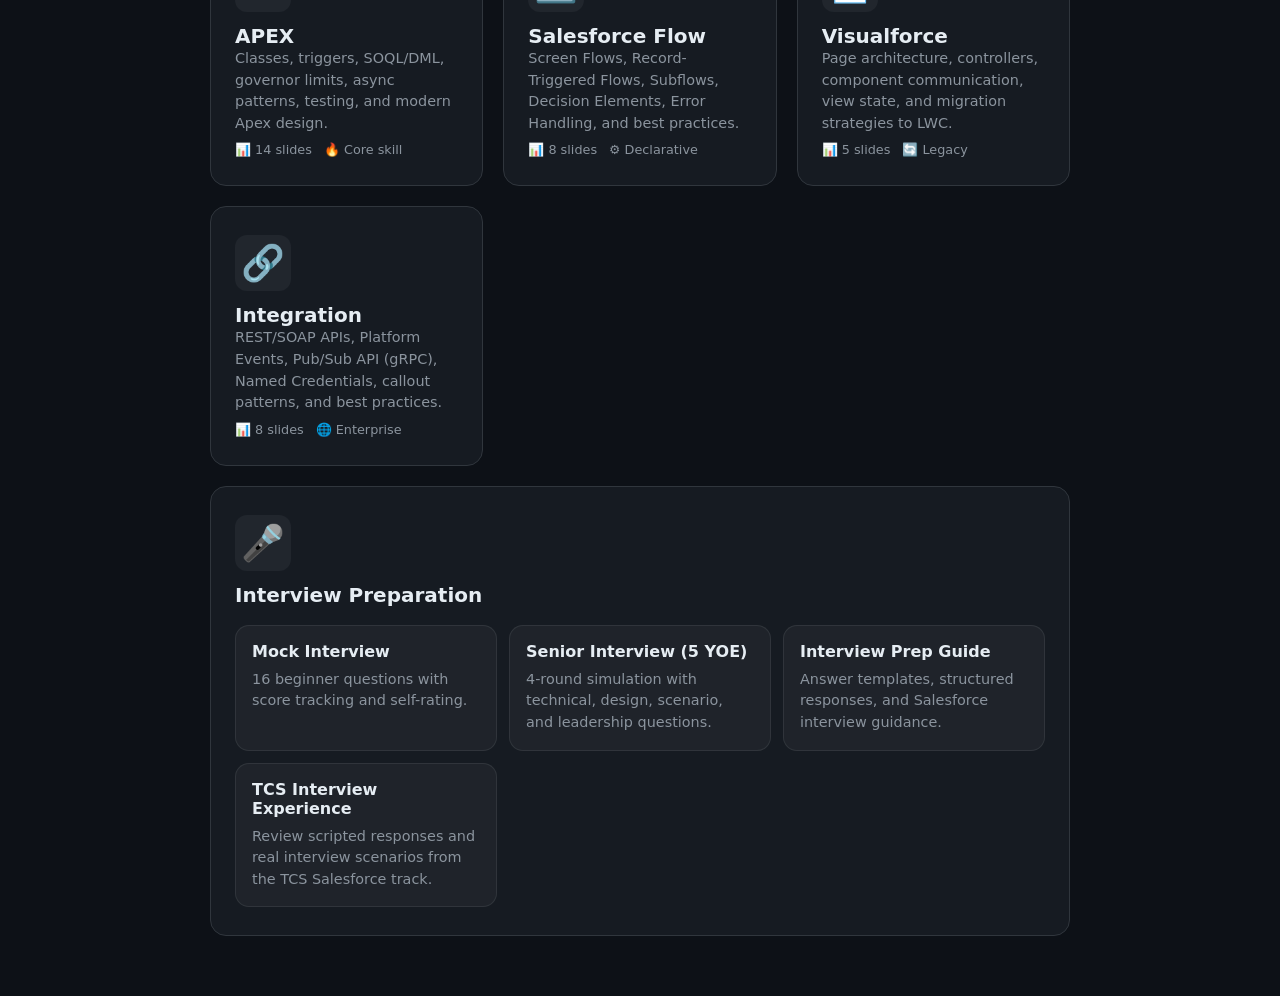
==== commit ab29b926: "fix" ====
--- a/index.html
+++ b/index.html
@@ -116,6 +116,38 @@
             padding: 6px 12px;
             display: inline-flex;
         }
+        .learn-before {
+            max-width: 780px;
+            margin: 24px auto 0;
+            padding: 22px 24px;
+            border-radius: 18px;
+            border: 1px solid rgba(88,166,255,0.18);
+            background: rgba(9,13,26,0.92);
+            box-shadow: 0 18px 36px rgba(0,0,0,0.18);
+            color: #c9d1d9;
+            text-align: left;
+        }
+        .learn-before h2 {
+            margin-bottom: 10px;
+            color: #58a6ff;
+            font-size: 1.05em;
+        }
+        .learn-before p {
+            margin-bottom: 14px;
+            color: #8b949e;
+            line-height: 1.6;
+        }
+        .learn-before ul {
+            display: grid;
+            gap: 10px;
+            padding-left: 18px;
+            list-style: disc;
+            color: #c9d1d9;
+        }
+        .learn-before li {
+            margin-left: 4px;
+            line-height: 1.5;
+        }
         .question-text {
             font-size: 1.05em;
             font-weight: 600;
@@ -374,8 +406,19 @@
             <span>Advantages</span>
             <span>Drawbacks</span>
         </div>
+        <div class="learn-before">
+            <h2>Learn before you start development</h2>
+            <p>Before writing code, make sure you understand the platform foundation, security model, declarative automation, and Salesforce data architecture.</p>
+            <ul>
+                <li><strong>Sales Cloud:</strong> Leads, Accounts, Opportunities, Products, Price Books, Sales processes and opportunity stages.</li>
+                <li><strong>Service Cloud:</strong> Cases, Service Console, Knowledge, Entitlements, Omni-Channel routing, and support processes.</li>
+                <li>Data model and object relationships: lookup vs master-detail, Account/Contact model, and schema design.</li>
+                <li>Security model: profiles, permission sets, roles, sharing rules, and record visibility.</li>
+                <li>Declarative automation: Flow, validation rules, approval processes, page layouts, and compact layouts.</li>
+                <li>Development basics: LWC component structure, Apex governor limits, transaction control, and integration patterns.</li>
+            </ul>
+        </div>
         <div class="question-banner" aria-live="polite">
-            <h2>Live Salesforce Questions</h2>
             <div class="question-text" id="questionText">Loading your first question...</div>
             <div class="answer-text" id="answerText">Answer: think through the approach, then explain the implementation path.</div>
             <div class="question-controls">
@@ -388,6 +431,28 @@
     </header>
 
     <main class="topics">
+        <div class="topic-card coming-soon" style="--card-accent: #22c55e;">
+            <div class="icon">&#x1F4B8;</div>
+            <div>
+                <h2>Sales Cloud</h2>
+                <p>Coming soon: Opportunity management, lead conversion, forecasting, and sales automation best practices.</p>
+                <div class="meta">
+                    <span>&#x1F6A7; Coming Soon</span>
+                </div>
+            </div>
+        </div>
+
+        <div class="topic-card coming-soon" style="--card-accent: #38bdf8;">
+            <div class="icon">&#x1F527;</div>
+            <div>
+                <h2>Service Cloud</h2>
+                <p>Coming soon: Case management, support automation, knowledge base, and service console guidance.</p>
+                <div class="meta">
+                    <span>&#x1F6A7; Coming Soon</span>
+                </div>
+            </div>
+        </div>
+
         <a href="lwc.html#foundations" class="topic-card" style="--card-accent: #58a6ff;">
             <div class="icon">&#x26A1;</div>
             <div>
@@ -448,28 +513,6 @@
                 </div>
             </div>
         </a>
-
-        <div class="topic-card coming-soon" style="--card-accent: #22c55e;">
-            <div class="icon">&#x1F4B8;</div>
-            <div>
-                <h2>Sales Cloud</h2>
-                <p>Coming soon: Opportunity management, lead conversion, forecasting, and sales automation best practices.</p>
-                <div class="meta">
-                    <span>&#x1F6A7; Coming Soon</span>
-                </div>
-            </div>
-        </div>
-
-        <div class="topic-card coming-soon" style="--card-accent: #38bdf8;">
-            <div class="icon">&#x1F527;</div>
-            <div>
-                <h2>Service Cloud</h2>
-                <p>Coming soon: Case management, support automation, knowledge base, and service console guidance.</p>
-                <div class="meta">
-                    <span>&#x1F6A7; Coming Soon</span>
-                </div>
-            </div>
-        </div>
 
         <div class="topic-card interview-group" style="--card-accent: #f0883e; grid-column: 1 / -1;">
             <div class="icon">&#x1F3A4;</div>
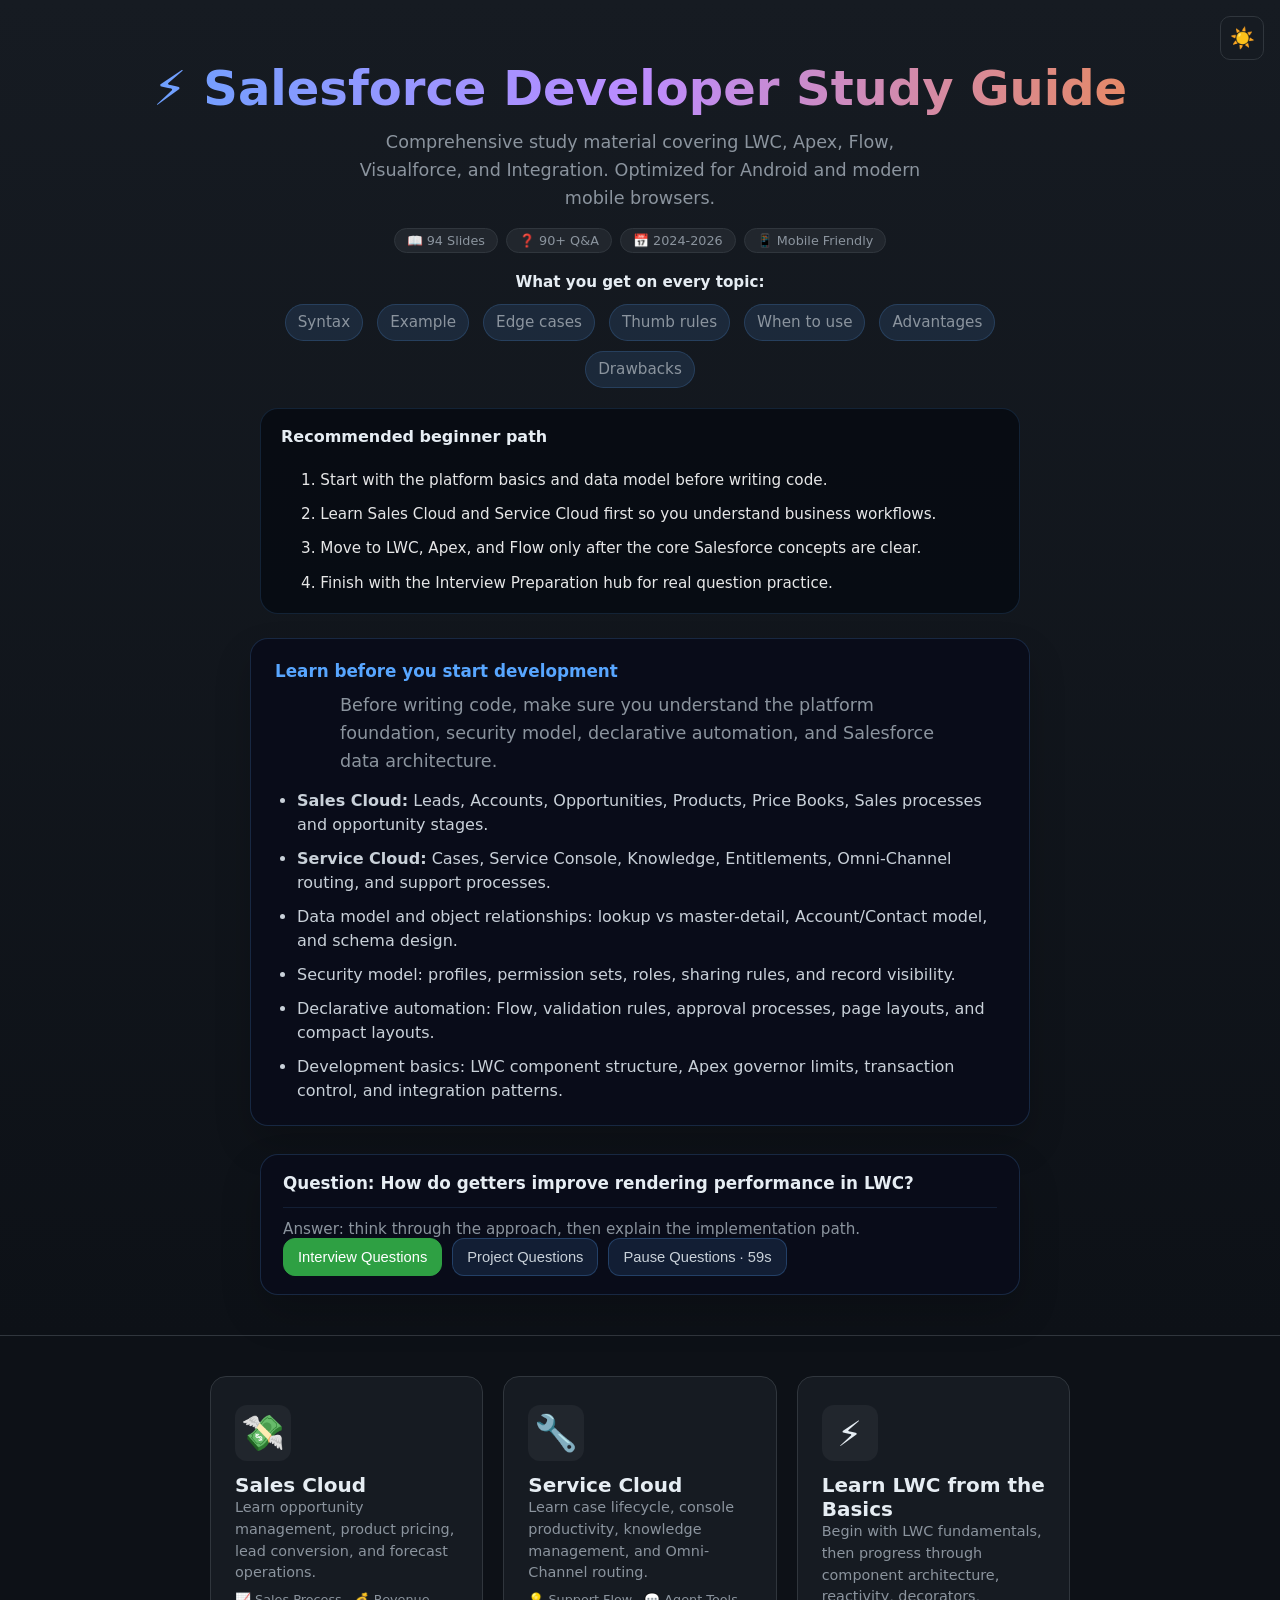
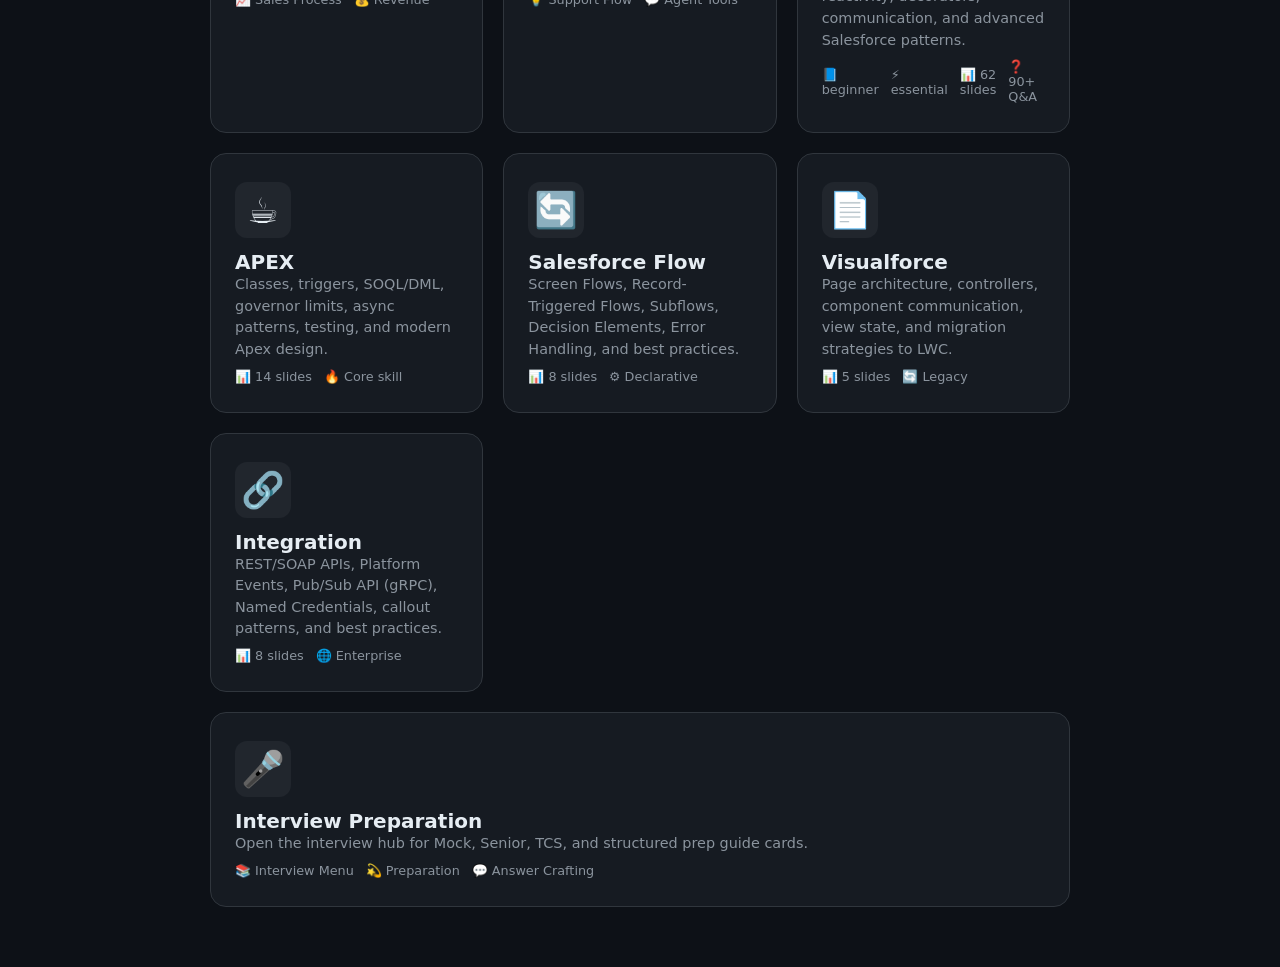
==== commit 569db0cc: "Enhanced" ====
--- a/index.html
+++ b/index.html
@@ -116,6 +116,34 @@
             padding: 6px 12px;
             display: inline-flex;
         }
+        .quick-start {
+            max-width: 760px;
+            margin: 20px auto 0;
+            padding: 18px 20px;
+            border-radius: 18px;
+            background: rgba(8,12,19,0.95);
+            border: 1px solid rgba(88,166,255,0.15);
+            color: #c9d1d9;
+            display: grid;
+            gap: 14px;
+            text-align: left;
+        }
+        .quick-start strong {
+            display: block;
+            margin-bottom: 8px;
+            color: #e6edf3;
+        }
+        .quick-start ul {
+            display: grid;
+            gap: 10px;
+            padding-left: 20px;
+            list-style: decimal inside;
+            color: rgba(255,255,255,0.9);
+            font-size: 0.95em;
+        }
+        .quick-start li {
+            line-height: 1.6;
+        }
         .learn-before {
             max-width: 780px;
             margin: 24px auto 0;
@@ -405,6 +433,15 @@
             <span>When to use</span>
             <span>Advantages</span>
             <span>Drawbacks</span>
+        </div>
+        <div class="quick-start">
+            <strong>Recommended beginner path</strong>
+            <ul>
+                <li>Start with the platform basics and data model before writing code.</li>
+                <li>Learn Sales Cloud and Service Cloud first so you understand business workflows.</li>
+                <li>Move to LWC, Apex, and Flow only after the core Salesforce concepts are clear.</li>
+                <li>Finish with the Interview Preparation hub for real question practice.</li>
+            </ul>
         </div>
         <div class="learn-before">
             <h2>Learn before you start development</h2>
@@ -431,27 +468,29 @@
     </header>
 
     <main class="topics">
-        <div class="topic-card coming-soon" style="--card-accent: #22c55e;">
+        <a href="sales-cloud.html" class="topic-card" style="--card-accent: #22c55e;">
             <div class="icon">&#x1F4B8;</div>
             <div>
                 <h2>Sales Cloud</h2>
-                <p>Coming soon: Opportunity management, lead conversion, forecasting, and sales automation best practices.</p>
+                <p>Learn opportunity management, product pricing, lead conversion, and forecast operations.</p>
                 <div class="meta">
-                    <span>&#x1F6A7; Coming Soon</span>
+                    <span>&#x1F4C8; Sales Process</span>
+                    <span>&#x1F4B0; Revenue</span>
                 </div>
             </div>
-        </div>
-
-        <div class="topic-card coming-soon" style="--card-accent: #38bdf8;">
+        </a>
+
+        <a href="service-cloud.html" class="topic-card" style="--card-accent: #38bdf8;">
             <div class="icon">&#x1F527;</div>
             <div>
                 <h2>Service Cloud</h2>
-                <p>Coming soon: Case management, support automation, knowledge base, and service console guidance.</p>
+                <p>Learn case lifecycle, console productivity, knowledge management, and Omni-Channel routing.</p>
                 <div class="meta">
-                    <span>&#x1F6A7; Coming Soon</span>
+                    <span>&#x1F4A1; Support Flow</span>
+                    <span>&#x1F4AC; Agent Tools</span>
                 </div>
             </div>
-        </div>
+        </a>
 
         <a href="lwc.html#foundations" class="topic-card" style="--card-accent: #58a6ff;">
             <div class="icon">&#x26A1;</div>
@@ -514,30 +553,18 @@
             </div>
         </a>
 
-        <div class="topic-card interview-group" style="--card-accent: #f0883e; grid-column: 1 / -1;">
+        <a href="interview-prep.html" class="topic-card" style="--card-accent: #f0883e; grid-column: 1 / -1;">
             <div class="icon">&#x1F3A4;</div>
             <div>
                 <h2>Interview Preparation</h2>
-                <div class="interview-subcards">
-                    <a href="mock-interview.html" class="sub-topic-card">
-                        <h3>Mock Interview</h3>
-                        <p>16 beginner questions with score tracking and self-rating.</p>
-                    </a>
-                    <a href="senior-interview.html" class="sub-topic-card">
-                        <h3>Senior Interview (5 YOE)</h3>
-                        <p>4-round simulation with technical, design, scenario, and leadership questions.</p>
-                    </a>
-                    <a href="interview-experience.html" class="sub-topic-card">
-                        <h3>Interview Prep Guide</h3>
-                        <p>Answer templates, structured responses, and Salesforce interview guidance.</p>
-                    </a>
-                    <a href="interview-experience.html" class="sub-topic-card">
-                        <h3>TCS Interview Experience</h3>
-                        <p>Review scripted responses and real interview scenarios from the TCS Salesforce track.</p>
-                    </a>
+                <p>Open the interview hub for Mock, Senior, TCS, and structured prep guide cards.</p>
+                <div class="meta">
+                    <span>&#x1F4DA; Interview Menu</span>
+                    <span>&#x1F4AB; Preparation</span>
+                    <span>&#x1F4AC; Answer Crafting</span>
                 </div>
             </div>
-        </div>
+        </a>
     </main>
     <script>
         const interviewQuestions = [
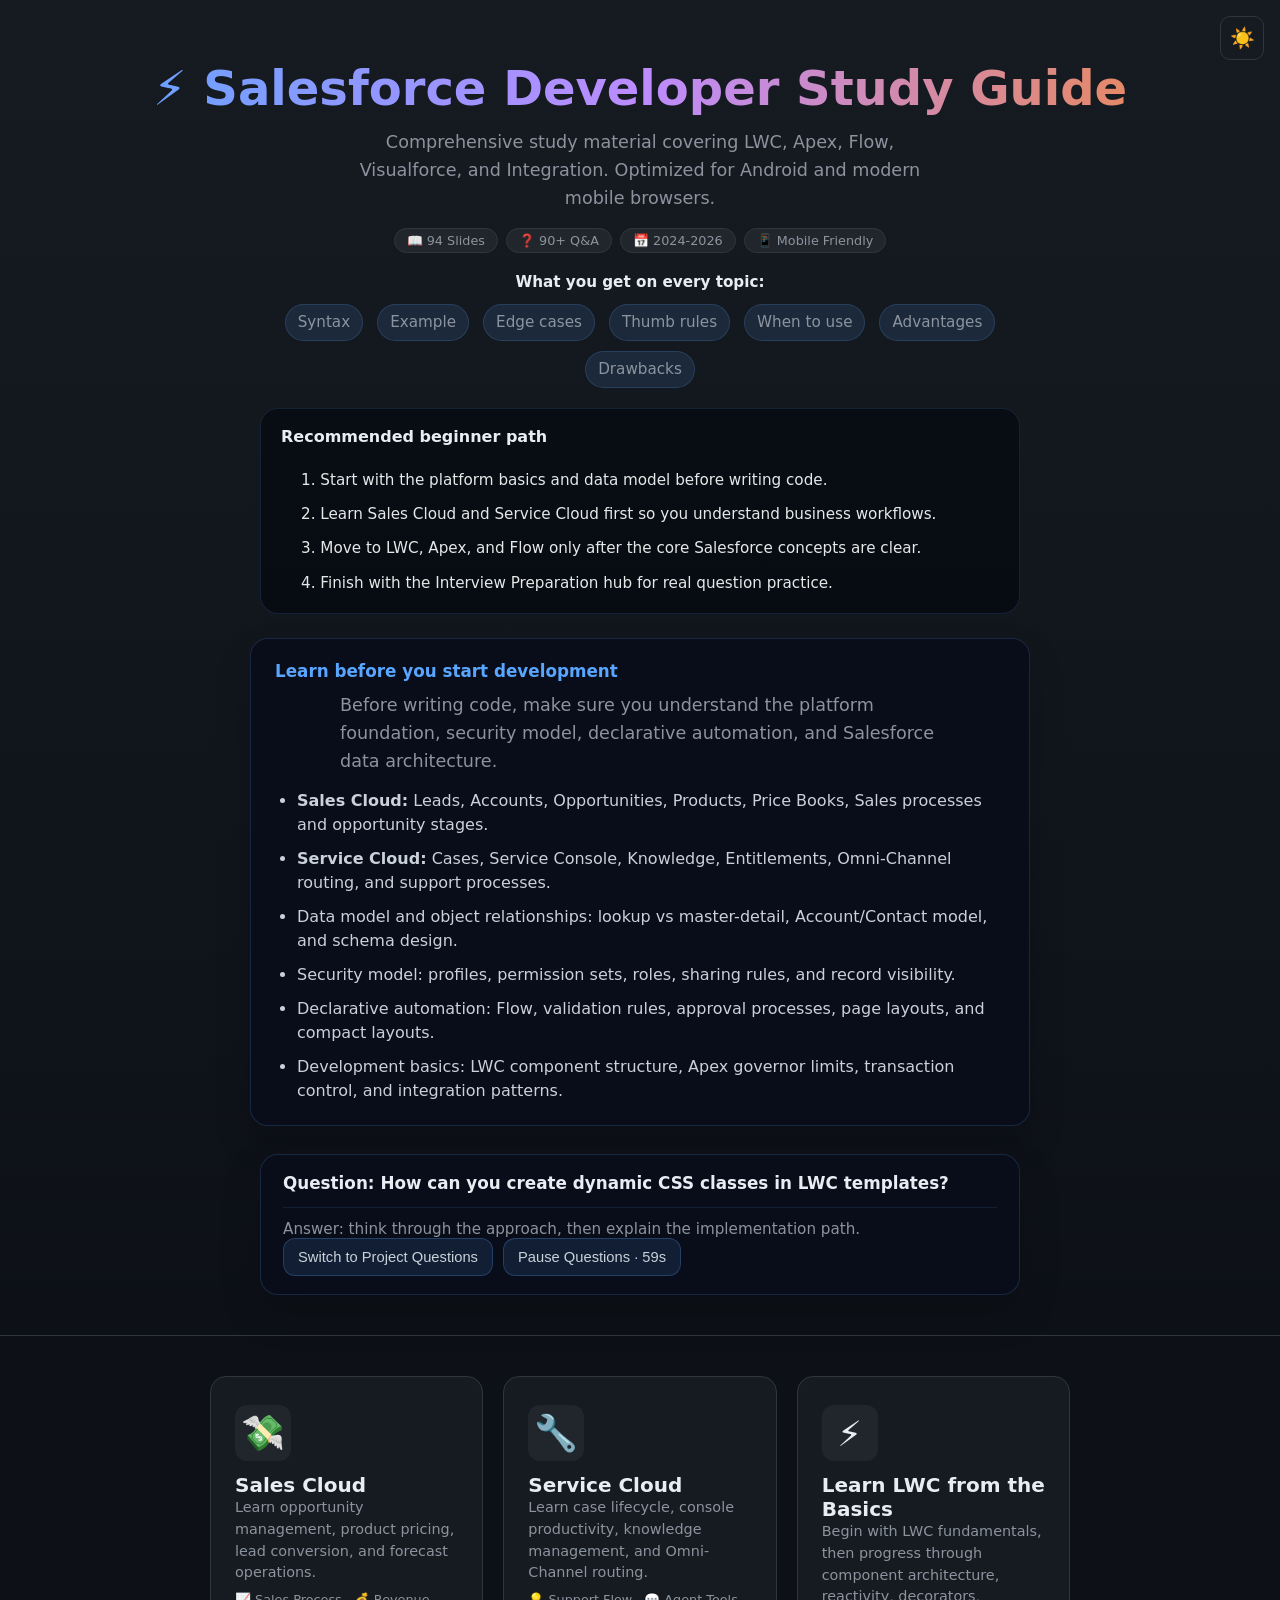
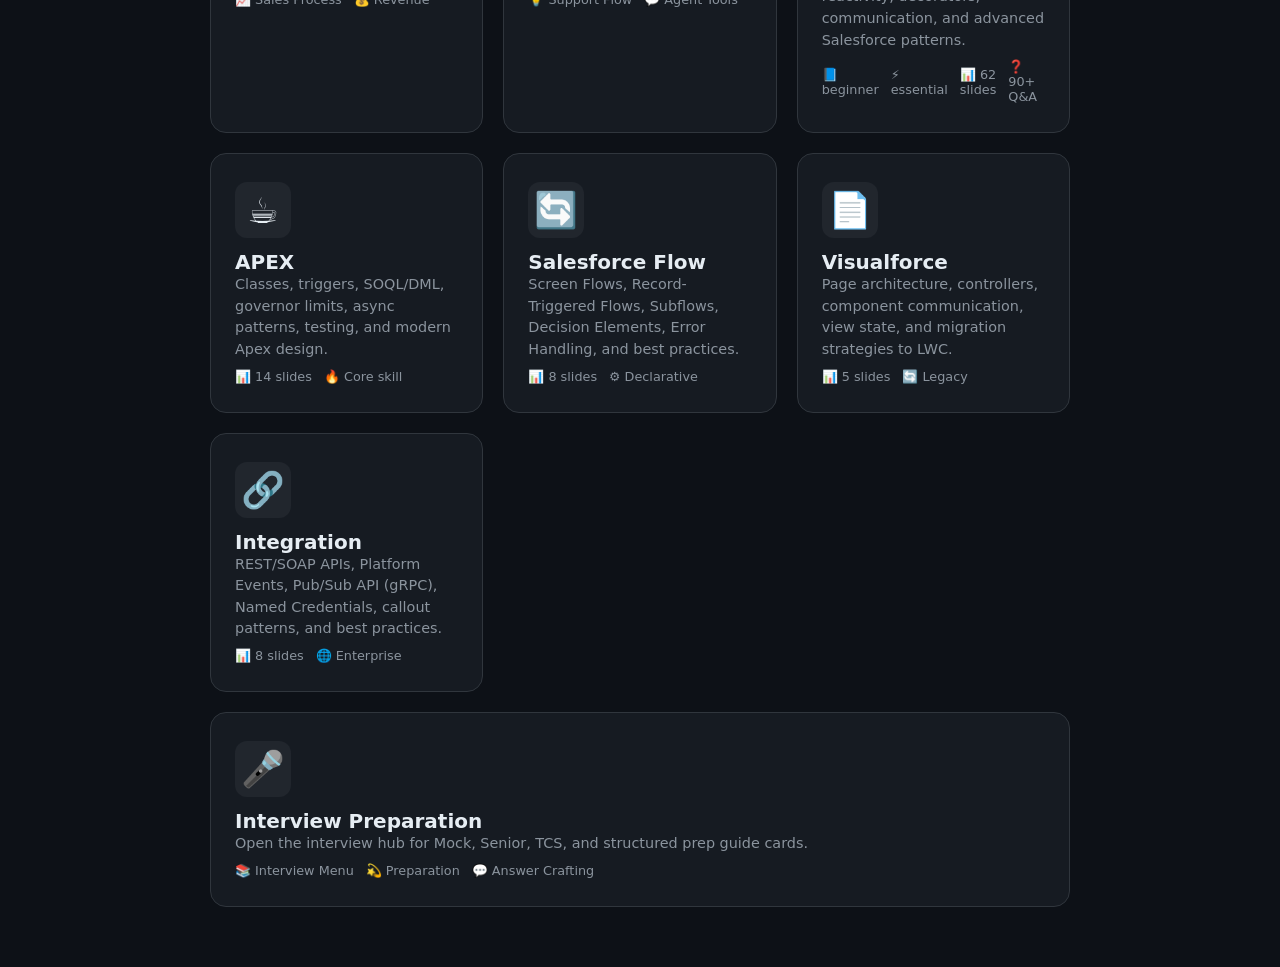
==== commit 8437bce0: "fix" ====
--- a/index.html
+++ b/index.html
@@ -459,8 +459,7 @@
             <div class="question-text" id="questionText">Loading your first question...</div>
             <div class="answer-text" id="answerText">Answer: think through the approach, then explain the implementation path.</div>
             <div class="question-controls">
-                <button id="modeInterview" type="button" class="active">Interview Questions</button>
-                <button id="modeProject" type="button">Project Questions</button>
+                <button id="modeToggle" type="button">Switch to Project Questions</button>
                 <button id="toggleQuestions" type="button">Pause Questions · 60s</button>
             </div>
         </div>
@@ -707,6 +706,13 @@
             answerText.textContent = 'Answer: think through the approach, then explain the implementation path.';
         }
 
+        function updateModeButton() {
+            const button = document.getElementById('modeToggle');
+            button.textContent = currentMode === 'interview'
+                ? 'Switch to Project Questions'
+                : 'Switch to Interview Questions';
+        }
+
         function updatePauseButton() {
             const button = document.getElementById('toggleQuestions');
             button.textContent = paused ? 'Resume Questions · Paused' : `Pause Questions · ${countdownSeconds}s`;
@@ -752,26 +758,40 @@
             updatePauseButton();
         }
 
+        function saveQuestionMode(mode) {
+            localStorage.setItem('study-question-mode', mode);
+        }
+
+        function getSavedQuestionMode() {
+            const saved = localStorage.getItem('study-question-mode');
+            return saved === 'project' ? 'project' : 'interview';
+        }
+
         function setMode(mode) {
             if (mode === currentMode) return;
             currentMode = mode;
+            saveQuestionMode(mode);
             resetQuestionQueue(mode);
             countdownSeconds = 60;
             showQuestion(currentQuestionIndex);
             updateCountdown();
-            document.getElementById('modeInterview').classList.toggle('active', mode === 'interview');
-            document.getElementById('modeProject').classList.toggle('active', mode === 'project');
+            updateModeButton();
+        }
+
+        function toggleMode() {
+            setMode(currentMode === 'interview' ? 'project' : 'interview');
         }
 
         function initializeQuestionBanner() {
+            currentMode = getSavedQuestionMode();
             resetQuestionQueue(currentMode);
             showQuestion(currentQuestionIndex);
+            updateModeButton();
             updateCountdown();
             startQuestionRotation();
             startCountdown();
             document.getElementById('toggleQuestions').addEventListener('click', toggleQuestions);
-            document.getElementById('modeInterview').addEventListener('click', () => setMode('interview'));
-            document.getElementById('modeProject').addEventListener('click', () => setMode('project'));
+            document.getElementById('modeToggle').addEventListener('click', toggleMode);
         }
 
         function toggleTheme() {
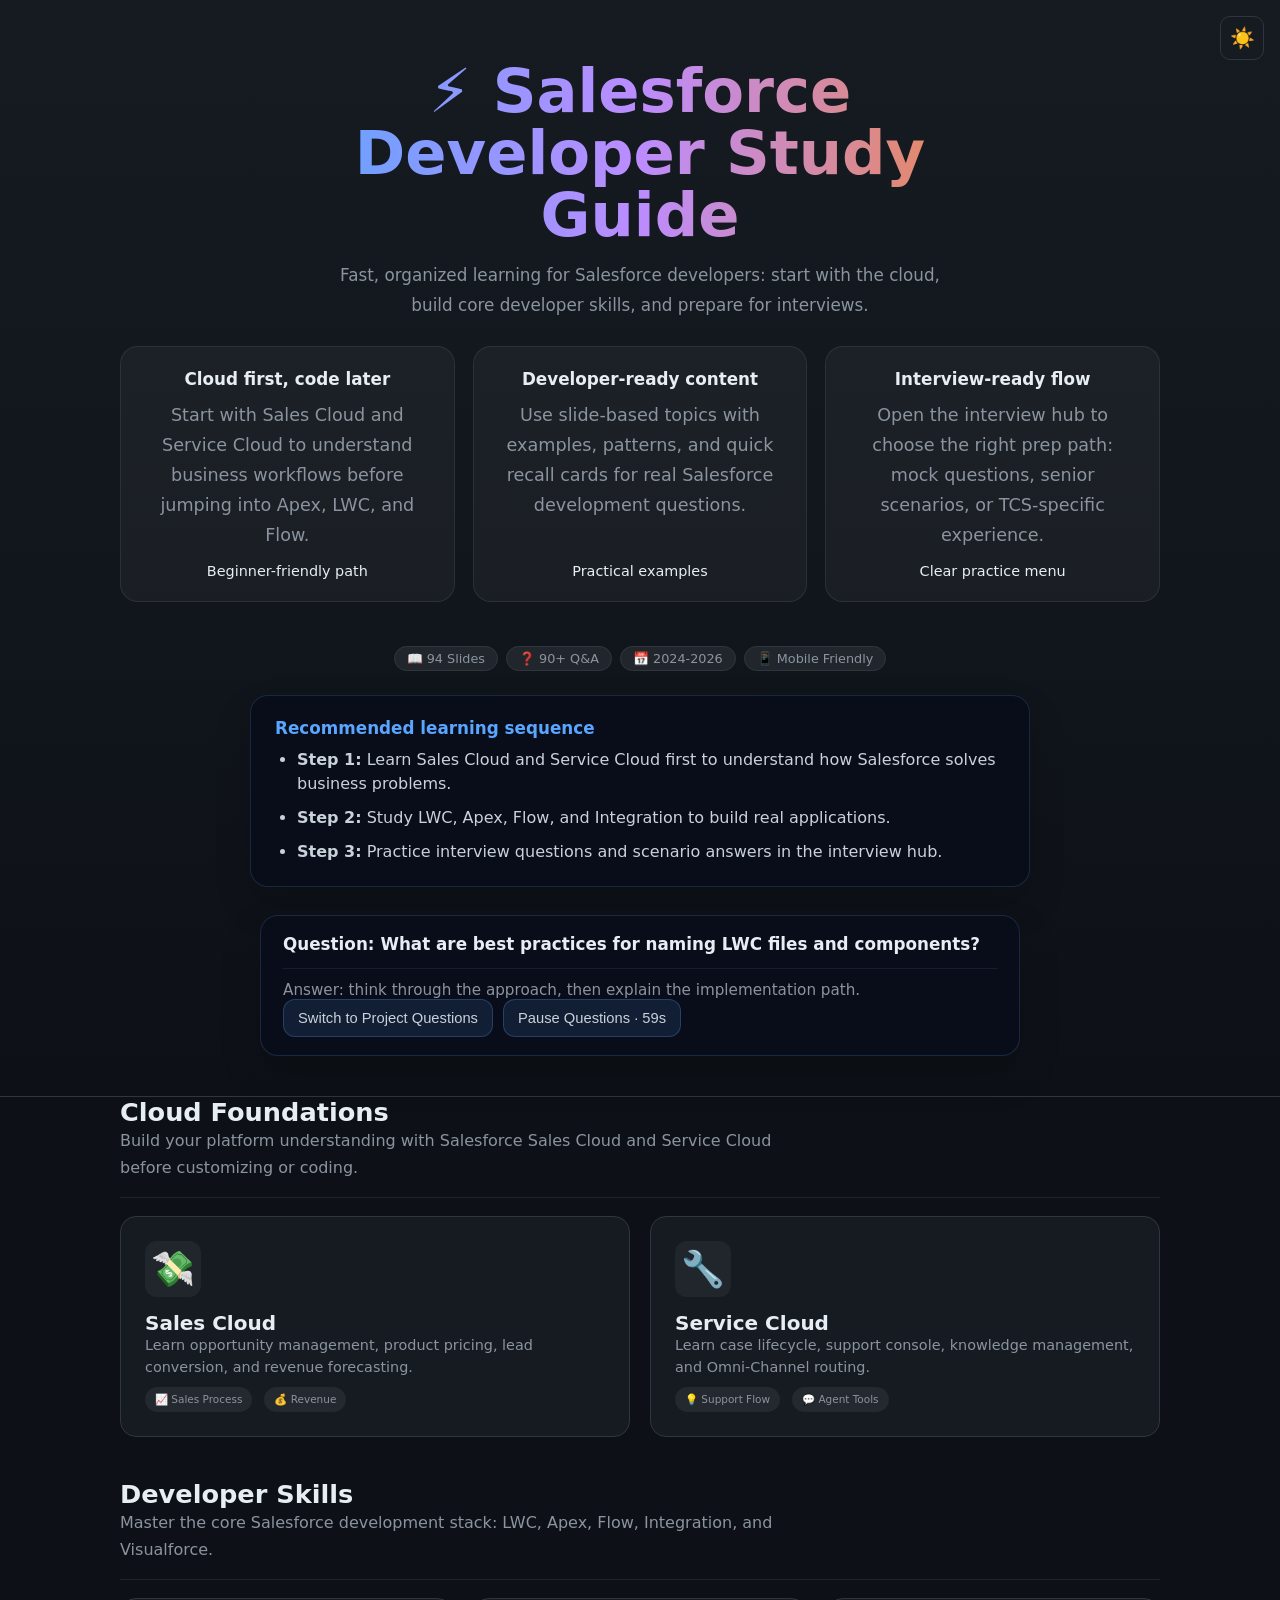
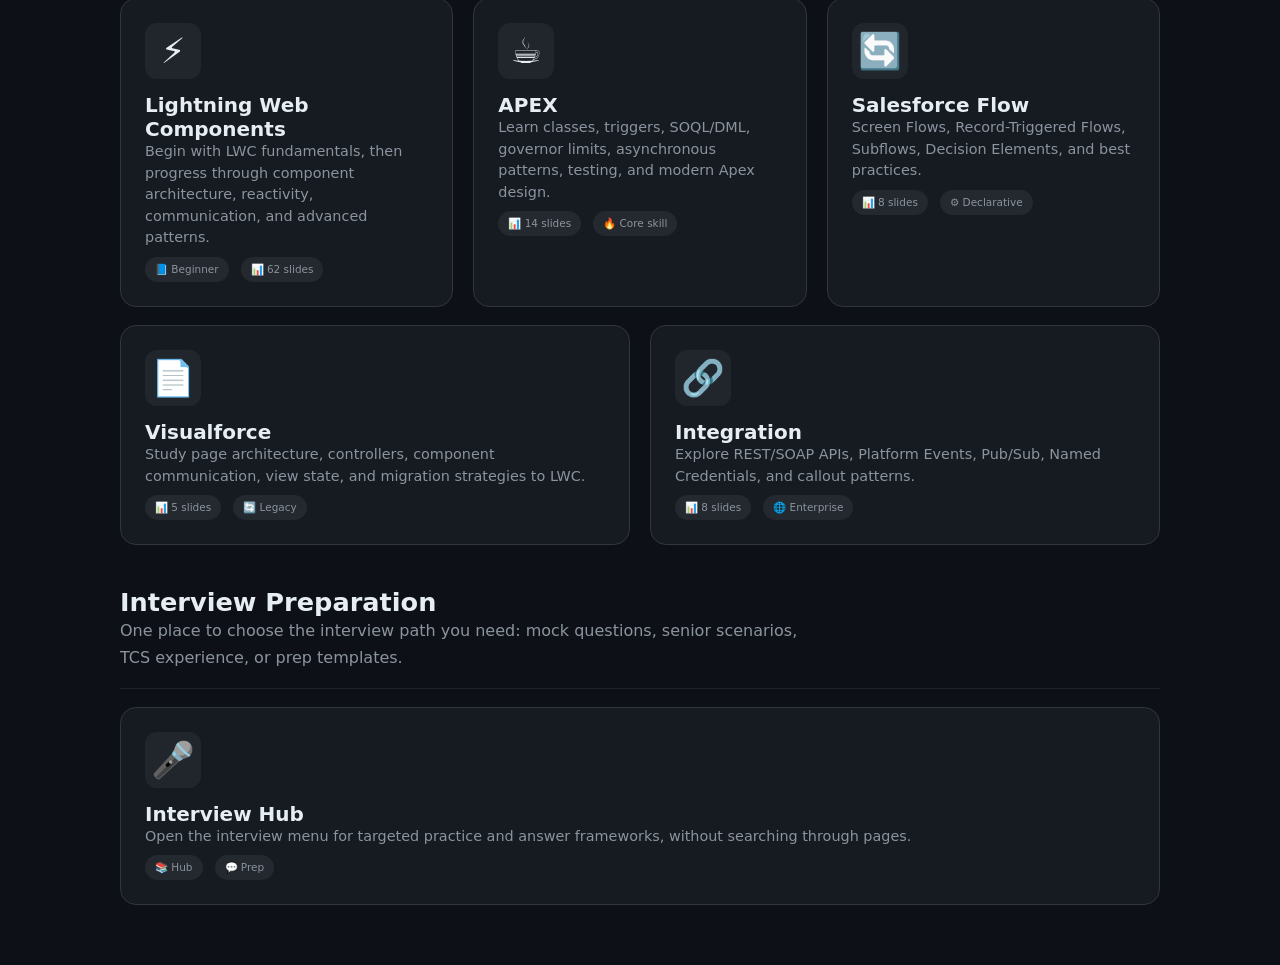
==== commit cf81e4b1: "fix" ====
--- a/index.html
+++ b/index.html
@@ -217,29 +217,123 @@
             color: #fff;
         }
 
-        /* Topic Grid */
-        .topics {
-            max-width: 900px;
+        .hero {
+            max-width: 1080px;
             margin: 0 auto;
-            padding: 40px 20px 60px;
+            padding: 0 20px 28px;
+            display: grid;
+            gap: 26px;
+        }
+        .hero-copy {
+            text-align: center;
+            max-width: 760px;
+            margin: 0 auto;
+        }
+        .hero-copy h1 {
+            font-size: clamp(2.4rem, 5vw, 3.8rem);
+            line-height: 1.02;
+        }
+        .hero-copy p {
+            margin-top: 14px;
+            color: var(--text-muted);
+            font-size: 1.05em;
+            line-height: 1.8;
+        }
+        .hero-grid {
+            display: grid;
+            grid-template-columns: repeat(auto-fit, minmax(220px, 1fr));
+            gap: 18px;
+        }
+        .feature-card {
+            background: rgba(255,255,255,0.04);
+            border: 1px solid rgba(255,255,255,0.08);
+            border-radius: 18px;
+            padding: 22px;
+            display: flex;
+            flex-direction: column;
+            gap: 12px;
+            min-height: 170px;
+        }
+        .feature-card h3 {
+            margin: 0;
+            color: var(--text);
+            font-size: 1.05em;
+        }
+        .feature-card p {
+            margin: 0;
+            color: var(--text-muted);
+            line-height: 1.7;
+            flex: 1;
+        }
+        .feature-card span {
+            color: var(--text-secondary);
+            font-size: 0.9em;
+        }
+
+        .page-sections {
+            max-width: 1080px;
+            margin: 0 auto;
+            padding: 0 20px 60px;
+            display: grid;
+            gap: 42px;
+        }
+        .page-section {
+            display: grid;
+            gap: 18px;
+        }
+        .section-header {
+            display: flex;
+            flex-wrap: wrap;
+            justify-content: space-between;
+            align-items: flex-end;
+            gap: 16px;
+            border-bottom: 1px solid rgba(255,255,255,0.08);
+            padding-bottom: 16px;
+        }
+        .section-header h2 {
+            font-size: 1.6em;
+            margin: 0;
+        }
+        .section-header p {
+            margin: 0;
+            color: var(--text-muted);
+            max-width: 680px;
+            line-height: 1.7;
+        }
+        .section-grid {
             display: grid;
             grid-template-columns: repeat(auto-fit, minmax(260px, 1fr));
             gap: 20px;
         }
-
         .topic-card {
             background: var(--bg-card);
             border: 1px solid var(--border);
             border-radius: 16px;
-            padding: 28px 24px;
+            padding: 24px;
             text-decoration: none;
             color: var(--text);
             transition: all 0.3s ease;
             display: flex;
             flex-direction: column;
-            gap: 12px;
+            gap: 14px;
             position: relative;
             overflow: hidden;
+        }
+        .topic-card .meta {
+            display: flex;
+            gap: 10px;
+            margin-top: auto;
+            flex-wrap: wrap;
+        }
+        .topic-card .meta span {
+            display: inline-flex;
+            align-items: center;
+            gap: 4px;
+            background: rgba(255,255,255,0.06);
+            padding: 6px 10px;
+            border-radius: 999px;
+            font-size: 0.82em;
+            color: var(--text-secondary);
         }
         .topic-card .actions {
             display: flex;
@@ -416,45 +510,46 @@
     <button class="theme-toggle" id="themeBtn" onclick="toggleTheme()" aria-label="Toggle theme">&#x2600;&#xFE0F;</button>
 
     <header class="header">
-        <h1>&#x26A1; Salesforce Developer Study Guide</h1>
-        <p>Comprehensive study material covering LWC, Apex, Flow, Visualforce, and Integration. Optimized for Android and modern mobile browsers.</p>
+        <div class="hero">
+            <div class="hero-copy">
+                <h1>&#x26A1; Salesforce Developer Study Guide</h1>
+                <p>Fast, organized learning for Salesforce developers: start with the cloud, build core developer skills, and prepare for interviews.</p>
+            </div>
+            <div class="hero-grid">
+                <div class="feature-card">
+                    <h3>Cloud first, code later</h3>
+                    <p>Start with Sales Cloud and Service Cloud to understand business workflows before jumping into Apex, LWC, and Flow.</p>
+                    <span>Beginner-friendly path</span>
+                </div>
+                <div class="feature-card">
+                    <h3>Developer-ready content</h3>
+                    <p>Use slide-based topics with examples, patterns, and quick recall cards for real Salesforce development questions.</p>
+                    <span>Practical examples</span>
+                </div>
+                <div class="feature-card">
+                    <h3>Interview-ready flow</h3>
+                    <p>Open the interview hub to choose the right prep path: mock questions, senior scenarios, or TCS-specific experience.</p>
+                    <span>Clear practice menu</span>
+                </div>
+            </div>
+        </div>
+
         <div class="badge-row">
             <span>&#x1F4D6; 94 Slides</span>
             <span>&#x2753; 90+ Q&amp;A</span>
             <span>&#x1F4C5; 2024-2026</span>
             <span>&#x1F4F1; Mobile Friendly</span>
         </div>
-        <div class="study-note">
-            <strong>What you get on every topic:</strong>
-            <span>Syntax</span>
-            <span>Example</span>
-            <span>Edge cases</span>
-            <span>Thumb rules</span>
-            <span>When to use</span>
-            <span>Advantages</span>
-            <span>Drawbacks</span>
-        </div>
-        <div class="quick-start">
-            <strong>Recommended beginner path</strong>
+
+        <div class="learn-before">
+            <h2>Recommended learning sequence</h2>
             <ul>
-                <li>Start with the platform basics and data model before writing code.</li>
-                <li>Learn Sales Cloud and Service Cloud first so you understand business workflows.</li>
-                <li>Move to LWC, Apex, and Flow only after the core Salesforce concepts are clear.</li>
-                <li>Finish with the Interview Preparation hub for real question practice.</li>
+                <li><strong>Step 1:</strong> Learn Sales Cloud and Service Cloud first to understand how Salesforce solves business problems.</li>
+                <li><strong>Step 2:</strong> Study LWC, Apex, Flow, and Integration to build real applications.</li>
+                <li><strong>Step 3:</strong> Practice interview questions and scenario answers in the interview hub.</li>
             </ul>
         </div>
-        <div class="learn-before">
-            <h2>Learn before you start development</h2>
-            <p>Before writing code, make sure you understand the platform foundation, security model, declarative automation, and Salesforce data architecture.</p>
-            <ul>
-                <li><strong>Sales Cloud:</strong> Leads, Accounts, Opportunities, Products, Price Books, Sales processes and opportunity stages.</li>
-                <li><strong>Service Cloud:</strong> Cases, Service Console, Knowledge, Entitlements, Omni-Channel routing, and support processes.</li>
-                <li>Data model and object relationships: lookup vs master-detail, Account/Contact model, and schema design.</li>
-                <li>Security model: profiles, permission sets, roles, sharing rules, and record visibility.</li>
-                <li>Declarative automation: Flow, validation rules, approval processes, page layouts, and compact layouts.</li>
-                <li>Development basics: LWC component structure, Apex governor limits, transaction control, and integration patterns.</li>
-            </ul>
-        </div>
+
         <div class="question-banner" aria-live="polite">
             <div class="question-text" id="questionText">Loading your first question...</div>
             <div class="answer-text" id="answerText">Answer: think through the approach, then explain the implementation path.</div>
@@ -463,107 +558,131 @@
                 <button id="toggleQuestions" type="button">Pause Questions · 60s</button>
             </div>
         </div>
-
     </header>
 
-    <main class="topics">
-        <a href="sales-cloud.html" class="topic-card" style="--card-accent: #22c55e;">
-            <div class="icon">&#x1F4B8;</div>
-            <div>
-                <h2>Sales Cloud</h2>
-                <p>Learn opportunity management, product pricing, lead conversion, and forecast operations.</p>
-                <div class="meta">
-                    <span>&#x1F4C8; Sales Process</span>
-                    <span>&#x1F4B0; Revenue</span>
+    <main class="page-sections">
+        <section class="page-section">
+            <div class="section-header">
+                <div>
+                    <h2>Cloud Foundations</h2>
+                    <p>Build your platform understanding with Salesforce Sales Cloud and Service Cloud before customizing or coding.</p>
                 </div>
             </div>
-        </a>
-
-        <a href="service-cloud.html" class="topic-card" style="--card-accent: #38bdf8;">
-            <div class="icon">&#x1F527;</div>
-            <div>
-                <h2>Service Cloud</h2>
-                <p>Learn case lifecycle, console productivity, knowledge management, and Omni-Channel routing.</p>
-                <div class="meta">
-                    <span>&#x1F4A1; Support Flow</span>
-                    <span>&#x1F4AC; Agent Tools</span>
+            <div class="section-grid">
+                <a href="sales-cloud.html" class="topic-card" style="--card-accent: #22c55e;">
+                    <div class="icon">&#x1F4B8;</div>
+                    <div>
+                        <h2>Sales Cloud</h2>
+                        <p>Learn opportunity management, product pricing, lead conversion, and revenue forecasting.</p>
+                        <div class="meta">
+                            <span>&#x1F4C8; Sales Process</span>
+                            <span>&#x1F4B0; Revenue</span>
+                        </div>
+                    </div>
+                </a>
+                <a href="service-cloud.html" class="topic-card" style="--card-accent: #38bdf8;">
+                    <div class="icon">&#x1F527;</div>
+                    <div>
+                        <h2>Service Cloud</h2>
+                        <p>Learn case lifecycle, support console, knowledge management, and Omni-Channel routing.</p>
+                        <div class="meta">
+                            <span>&#x1F4A1; Support Flow</span>
+                            <span>&#x1F4AC; Agent Tools</span>
+                        </div>
+                    </div>
+                </a>
+            </div>
+        </section>
+
+        <section class="page-section">
+            <div class="section-header">
+                <div>
+                    <h2>Developer Skills</h2>
+                    <p>Master the core Salesforce development stack: LWC, Apex, Flow, Integration, and Visualforce.</p>
                 </div>
             </div>
-        </a>
-
-        <a href="lwc.html#foundations" class="topic-card" style="--card-accent: #58a6ff;">
-            <div class="icon">&#x26A1;</div>
-            <div>
-                <h2>Learn LWC from the Basics</h2>
-                <p>Begin with LWC fundamentals, then progress through component architecture, reactivity, decorators, communication, and advanced Salesforce patterns.</p>
-                <div class="meta">
-                    <span>📘 beginner</span>
-                    <span>⚡ essential</span>
-                    <span>&#x1F4CA; 62 slides</span>
-                    <span>&#x2753; 90+ Q&amp;A</span>
+            <div class="section-grid">
+                <a href="lwc.html#foundations" class="topic-card" style="--card-accent: #58a6ff;">
+                    <div class="icon">&#x26A1;</div>
+                    <div>
+                        <h2>Lightning Web Components</h2>
+                        <p>Begin with LWC fundamentals, then progress through component architecture, reactivity, communication, and advanced patterns.</p>
+                        <div class="meta">
+                            <span>📘 Beginner</span>
+                            <span>&#x1F4CA; 62 slides</span>
+                        </div>
+                    </div>
+                </a>
+                <a href="apex.html" class="topic-card" style="--card-accent: #f0883e;">
+                    <div class="icon">&#x2615;</div>
+                    <div>
+                        <h2>APEX</h2>
+                        <p>Learn classes, triggers, SOQL/DML, governor limits, asynchronous patterns, testing, and modern Apex design.</p>
+                        <div class="meta">
+                            <span>&#x1F4CA; 14 slides</span>
+                            <span>&#x1F525; Core skill</span>
+                        </div>
+                    </div>
+                </a>
+                <a href="flow.html" class="topic-card" style="--card-accent: #bc8cff;">
+                    <div class="icon">&#x1F504;</div>
+                    <div>
+                        <h2>Salesforce Flow</h2>
+                        <p>Screen Flows, Record-Triggered Flows, Subflows, Decision Elements, and best practices.</p>
+                        <div class="meta">
+                            <span>&#x1F4CA; 8 slides</span>
+                            <span>&#x2699;&#xFE0F; Declarative</span>
+                        </div>
+                    </div>
+                </a>
+            </div>
+            <div class="section-grid">
+                <a href="visualforce.html" class="topic-card" style="--card-accent: #7ee787;">
+                    <div class="icon">&#x1F4C4;</div>
+                    <div>
+                        <h2>Visualforce</h2>
+                        <p>Study page architecture, controllers, component communication, view state, and migration strategies to LWC.</p>
+                        <div class="meta">
+                            <span>&#x1F4CA; 5 slides</span>
+                            <span>&#x1F504; Legacy</span>
+                        </div>
+                    </div>
+                </a>
+                <a href="integration.html" class="topic-card" style="--card-accent: #da3633;">
+                    <div class="icon">&#x1F517;</div>
+                    <div>
+                        <h2>Integration</h2>
+                        <p>Explore REST/SOAP APIs, Platform Events, Pub/Sub, Named Credentials, and callout patterns.</p>
+                        <div class="meta">
+                            <span>&#x1F4CA; 8 slides</span>
+                            <span>&#x1F310; Enterprise</span>
+                        </div>
+                    </div>
+                </a>
+            </div>
+        </section>
+
+        <section class="page-section">
+            <div class="section-header">
+                <div>
+                    <h2>Interview Preparation</h2>
+                    <p>One place to choose the interview path you need: mock questions, senior scenarios, TCS experience, or prep templates.</p>
                 </div>
             </div>
-        </a>
-        <a href="apex.html" class="topic-card" style="--card-accent: #f0883e;">
-            <div class="icon">&#x2615;</div>
-            <div>
-                <h2>APEX</h2>
-                <p>Classes, triggers, SOQL/DML, governor limits, async patterns, testing, and modern Apex design.</p>
-                <div class="meta">
-                    <span>&#x1F4CA; 14 slides</span>
-                    <span>&#x1F525; Core skill</span>
-                </div>
+            <div class="section-grid">
+                <a href="interview-prep.html" class="topic-card" style="--card-accent: #f0883e;">
+                    <div class="icon">&#x1F3A4;</div>
+                    <div>
+                        <h2>Interview Hub</h2>
+                        <p>Open the interview menu for targeted practice and answer frameworks, without searching through pages.</p>
+                        <div class="meta">
+                            <span>&#x1F4DA; Hub</span>
+                            <span>&#x1F4AC; Prep</span>
+                        </div>
+                    </div>
+                </a>
             </div>
-        </a>
-
-        <a href="flow.html" class="topic-card" style="--card-accent: #bc8cff;">
-            <div class="icon">&#x1F504;</div>
-            <div>
-                <h2>Salesforce Flow</h2>
-                <p>Screen Flows, Record-Triggered Flows, Subflows, Decision Elements, Error Handling, and best practices.</p>
-                <div class="meta">
-                    <span>&#x1F4CA; 8 slides</span>
-                    <span>&#x2699;&#xFE0F; Declarative</span>
-                </div>
-            </div>
-        </a>
-
-        <a href="visualforce.html" class="topic-card" style="--card-accent: #7ee787;">
-            <div class="icon">&#x1F4C4;</div>
-            <div>
-                <h2>Visualforce</h2>
-                <p>Page architecture, controllers, component communication, view state, and migration strategies to LWC.</p>
-                <div class="meta">
-                    <span>&#x1F4CA; 5 slides</span>
-                    <span>&#x1F504; Legacy</span>
-                </div>
-            </div>
-        </a>
-
-        <a href="integration.html" class="topic-card" style="--card-accent: #da3633;">
-            <div class="icon">&#x1F517;</div>
-            <div>
-                <h2>Integration</h2>
-                <p>REST/SOAP APIs, Platform Events, Pub/Sub API (gRPC), Named Credentials, callout patterns, and best practices.</p>
-                <div class="meta">
-                    <span>&#x1F4CA; 8 slides</span>
-                    <span>&#x1F310; Enterprise</span>
-                </div>
-            </div>
-        </a>
-
-        <a href="interview-prep.html" class="topic-card" style="--card-accent: #f0883e; grid-column: 1 / -1;">
-            <div class="icon">&#x1F3A4;</div>
-            <div>
-                <h2>Interview Preparation</h2>
-                <p>Open the interview hub for Mock, Senior, TCS, and structured prep guide cards.</p>
-                <div class="meta">
-                    <span>&#x1F4DA; Interview Menu</span>
-                    <span>&#x1F4AB; Preparation</span>
-                    <span>&#x1F4AC; Answer Crafting</span>
-                </div>
-            </div>
-        </a>
+        </section>
     </main>
     <script>
         const interviewQuestions = [
